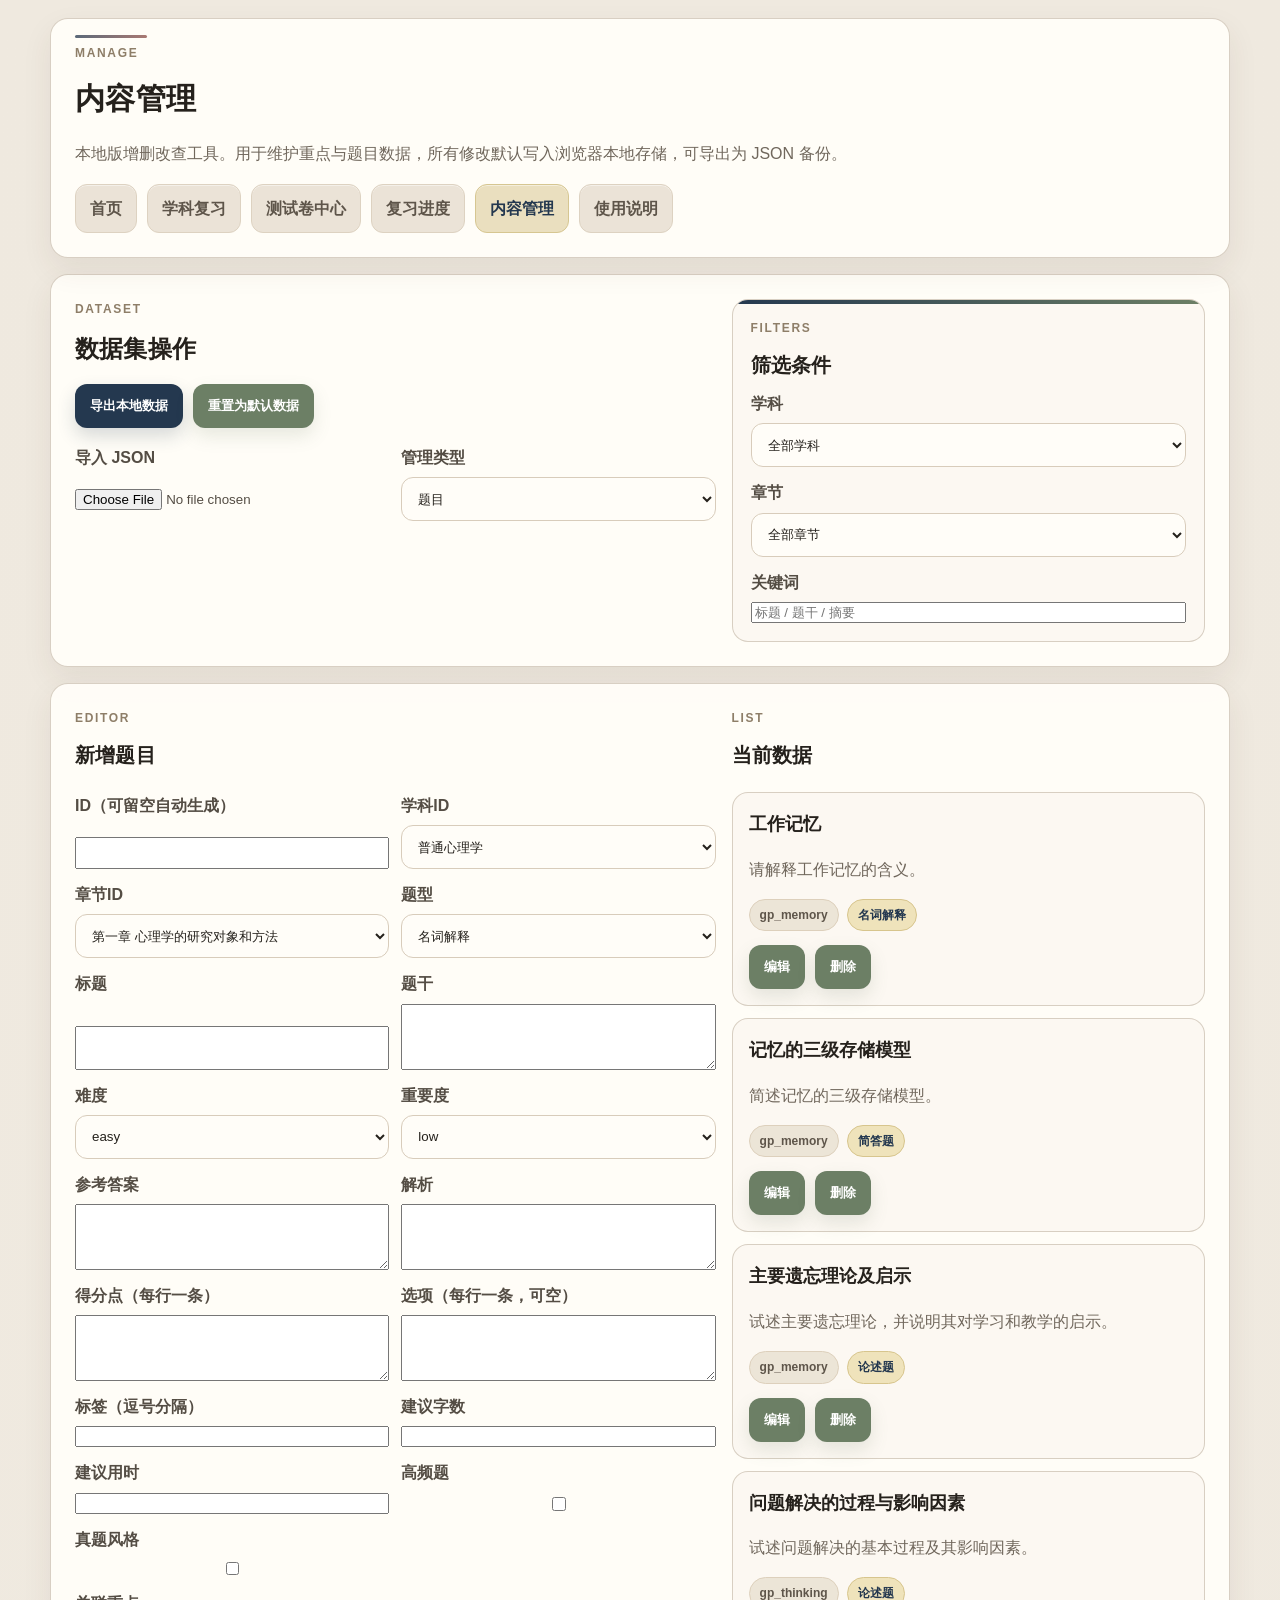
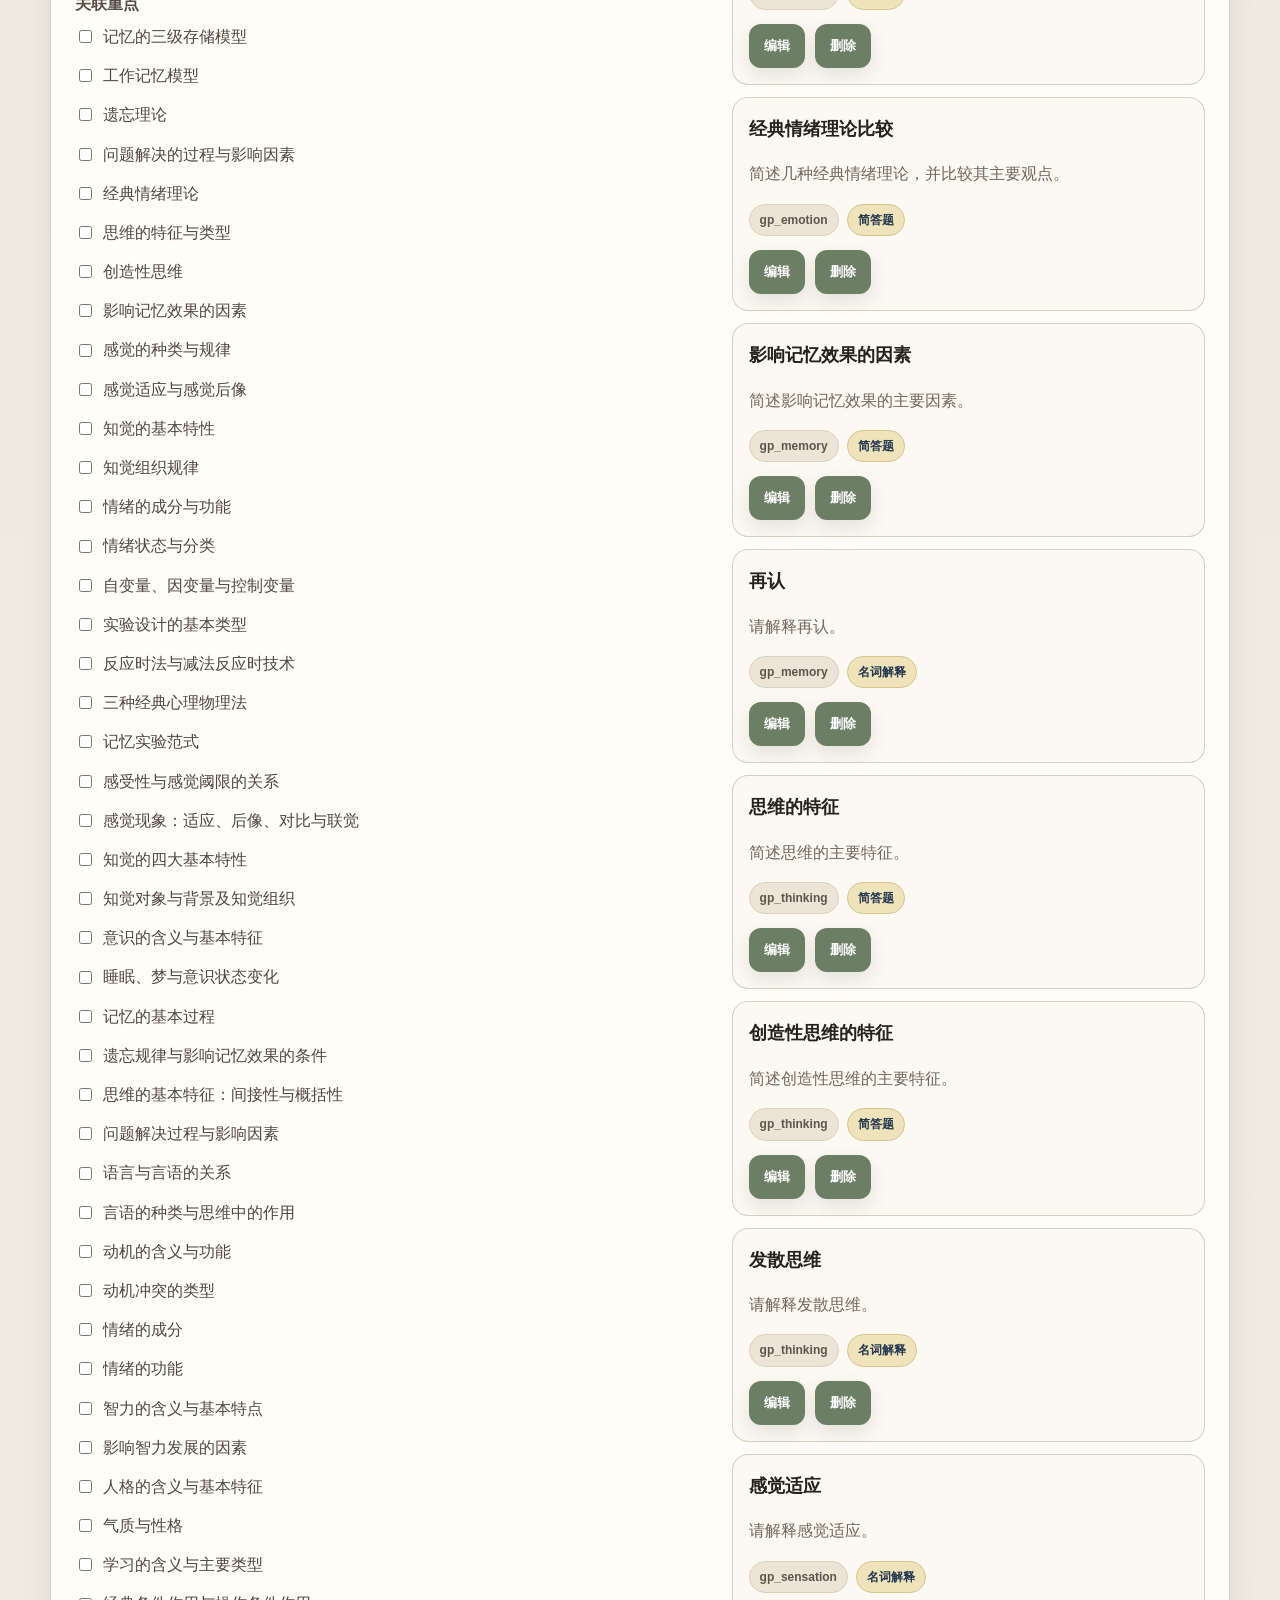
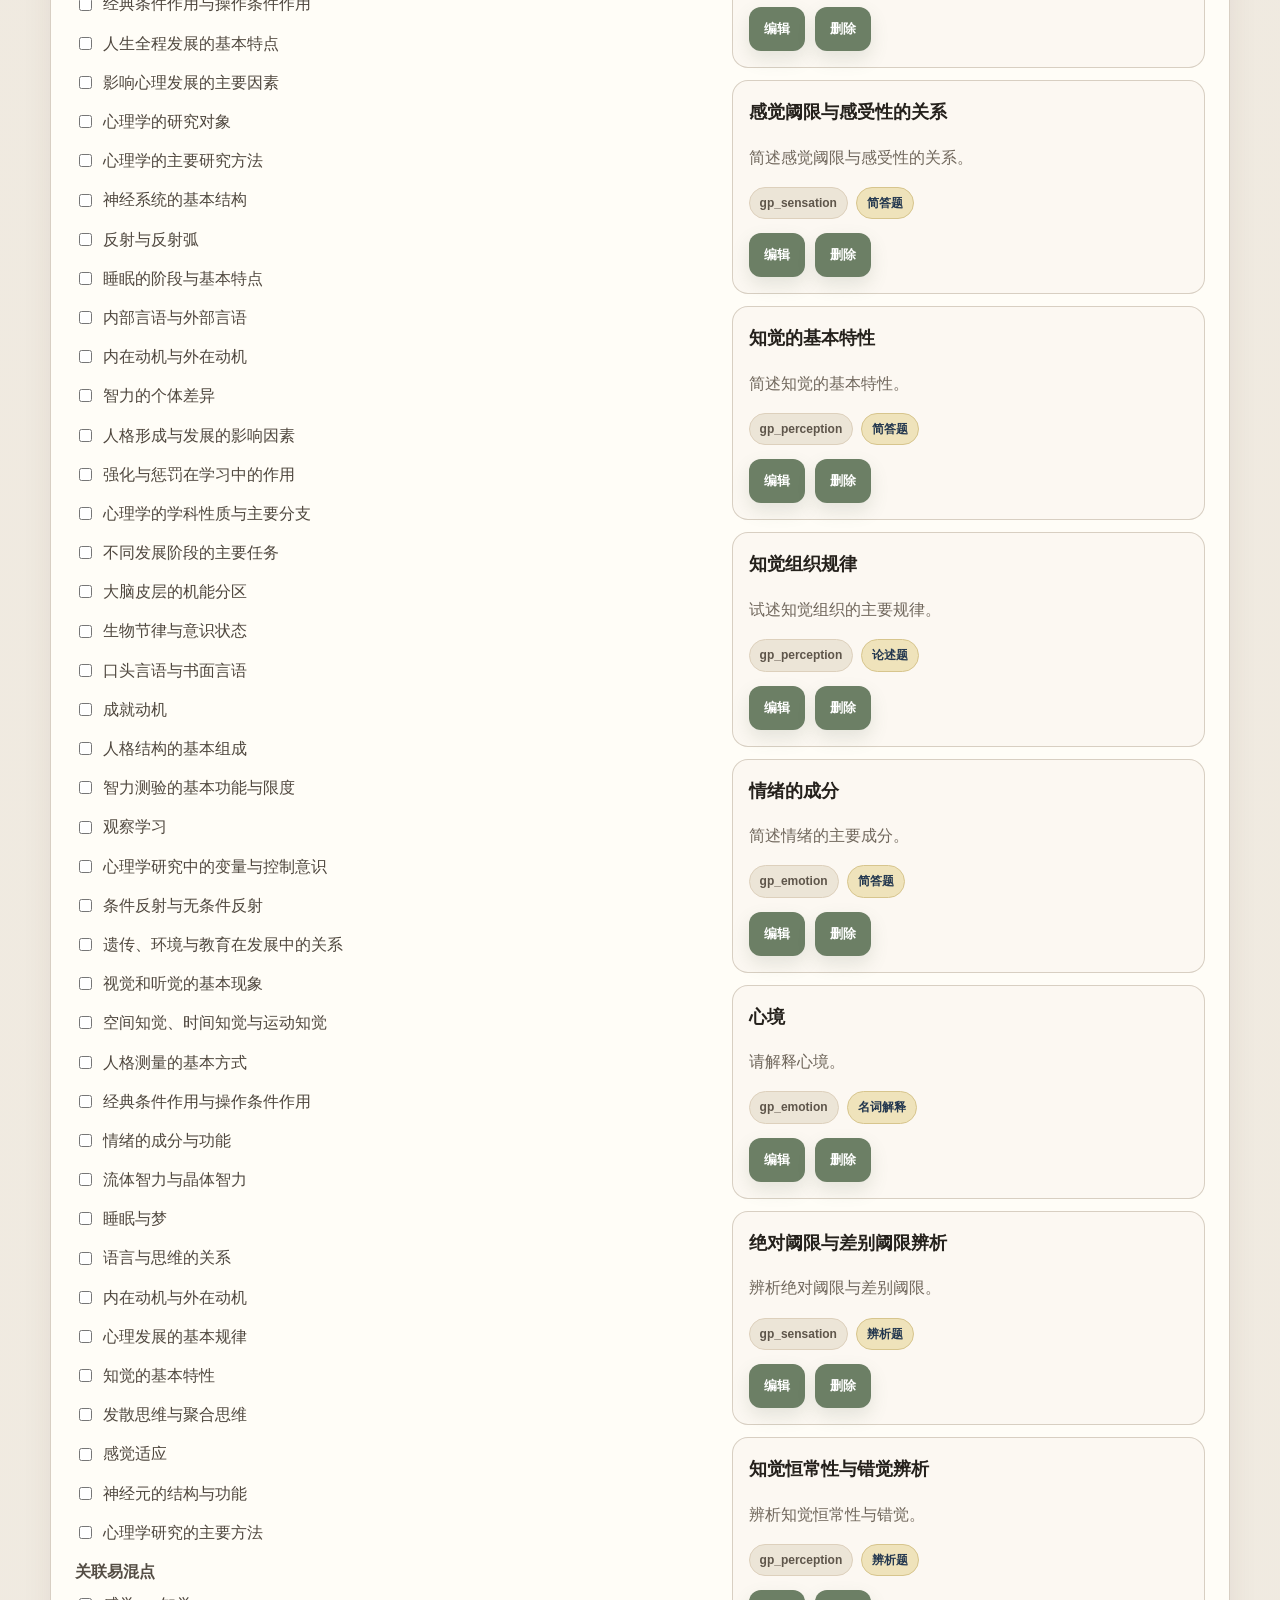
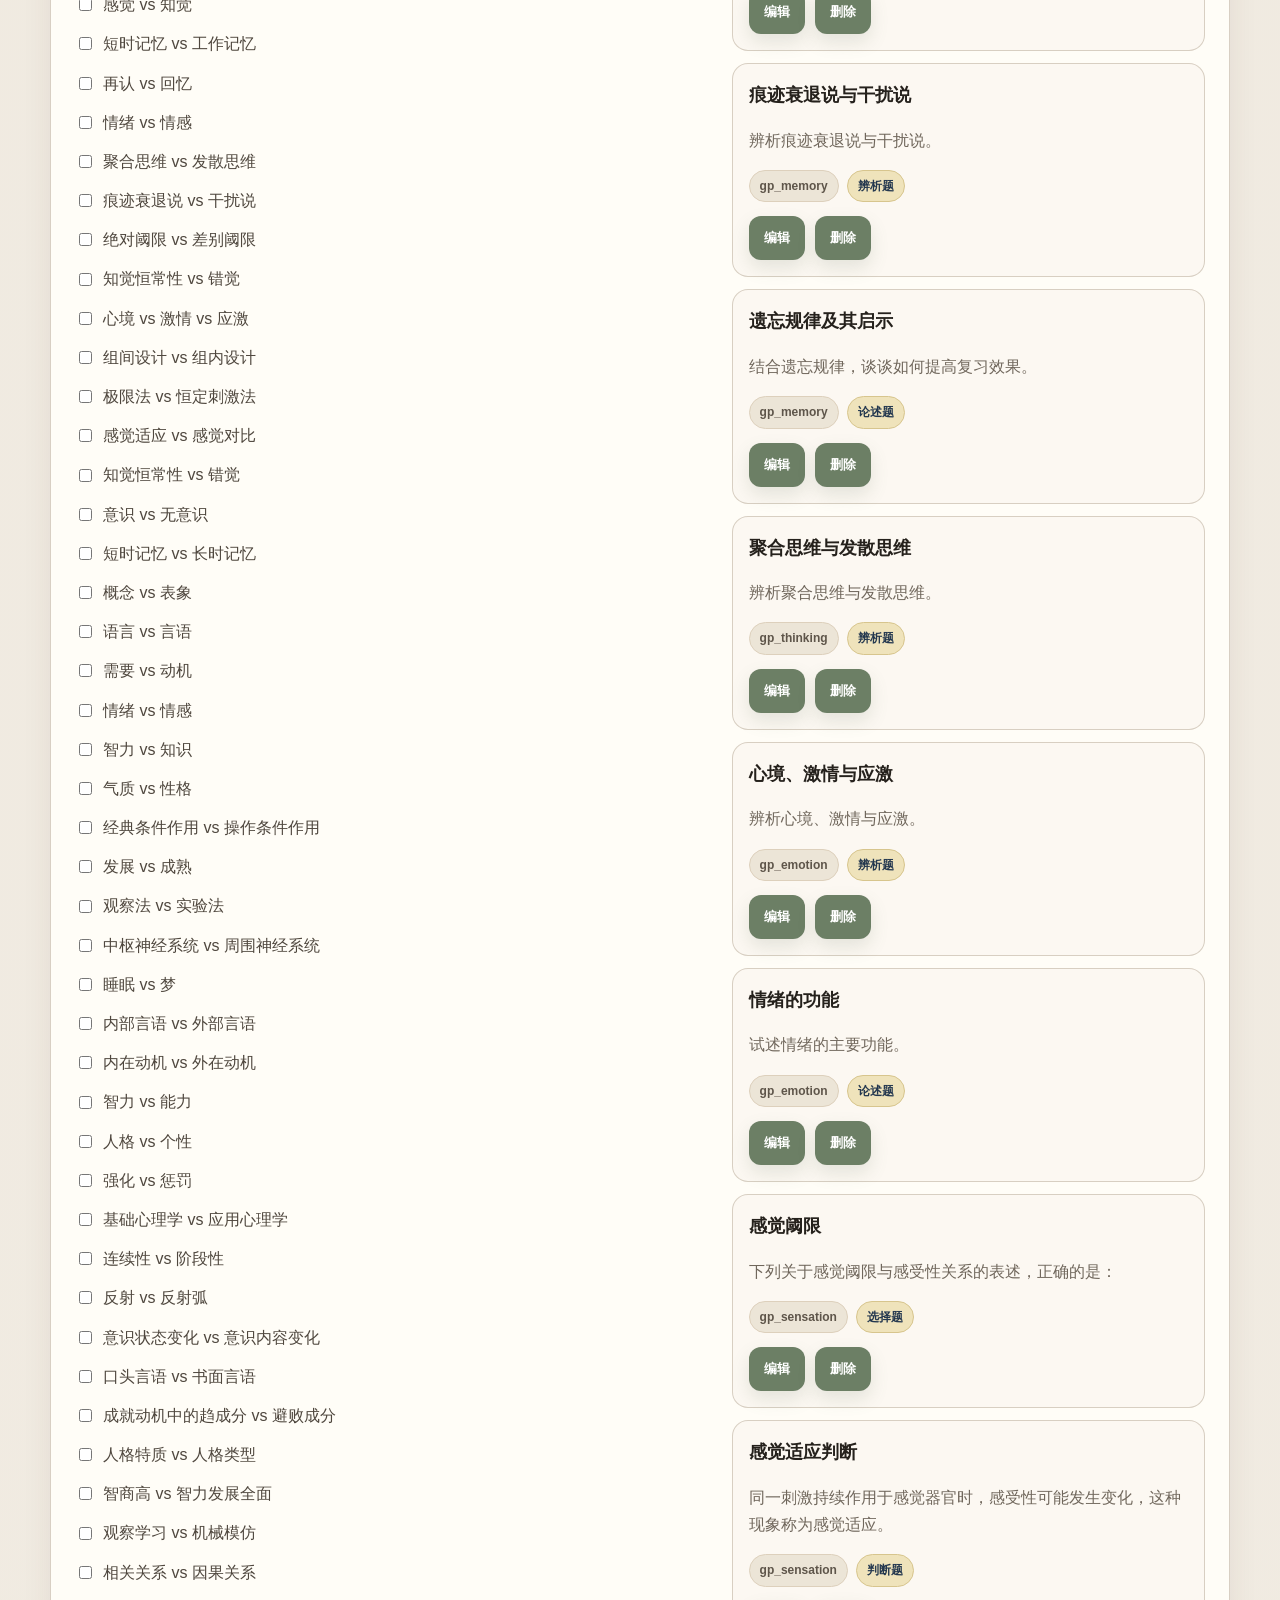
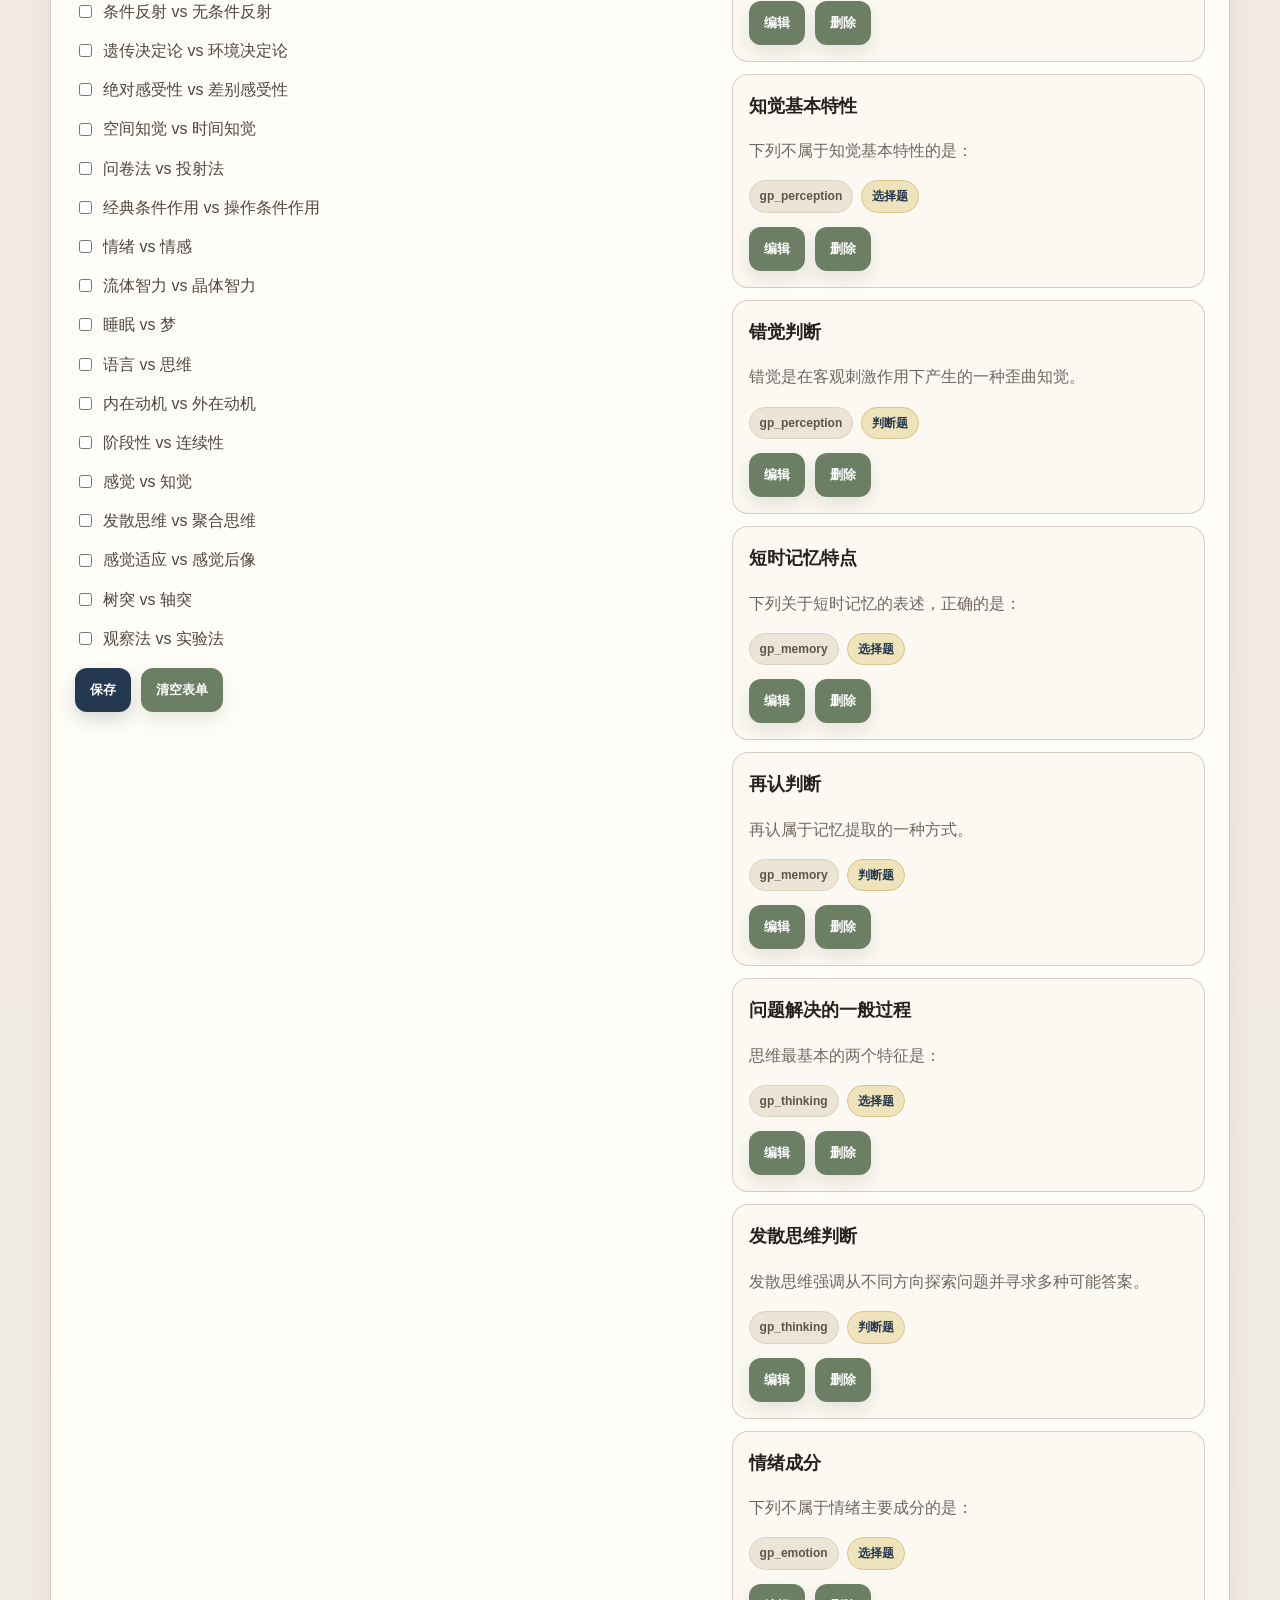
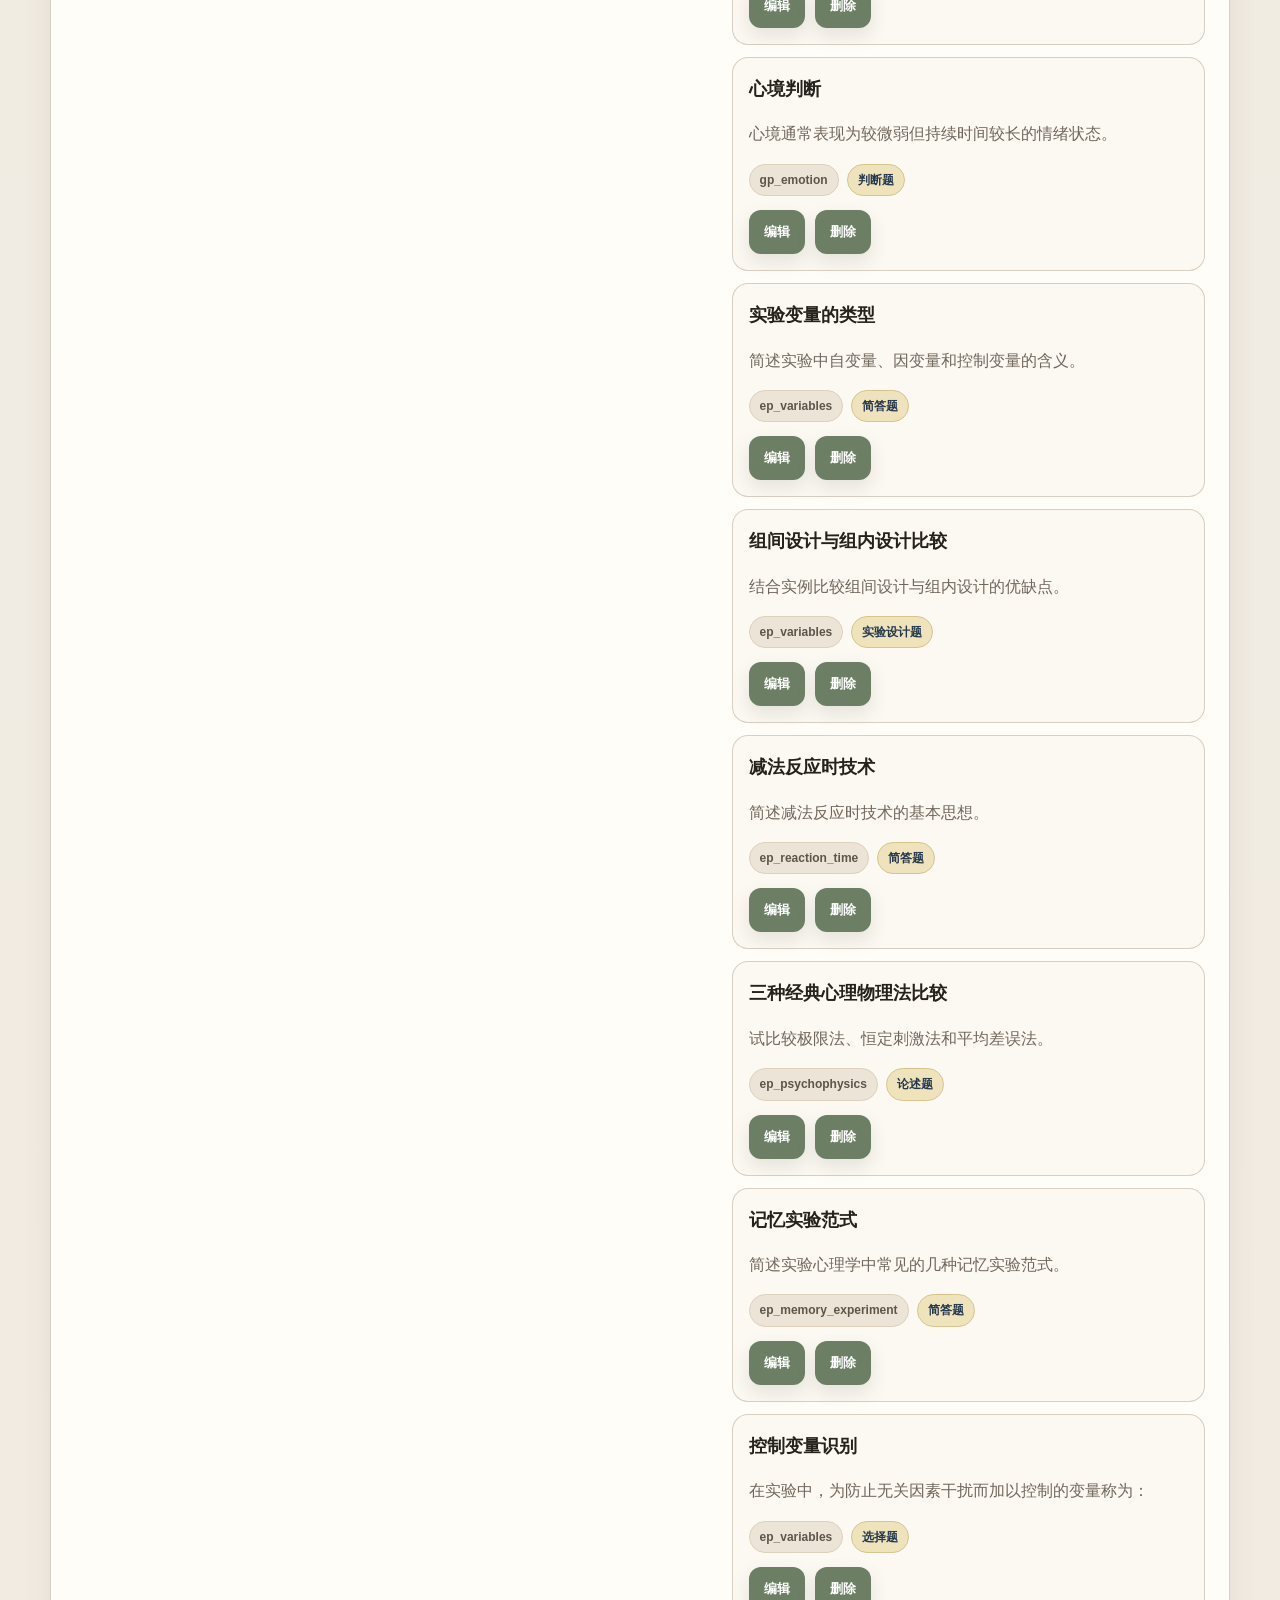
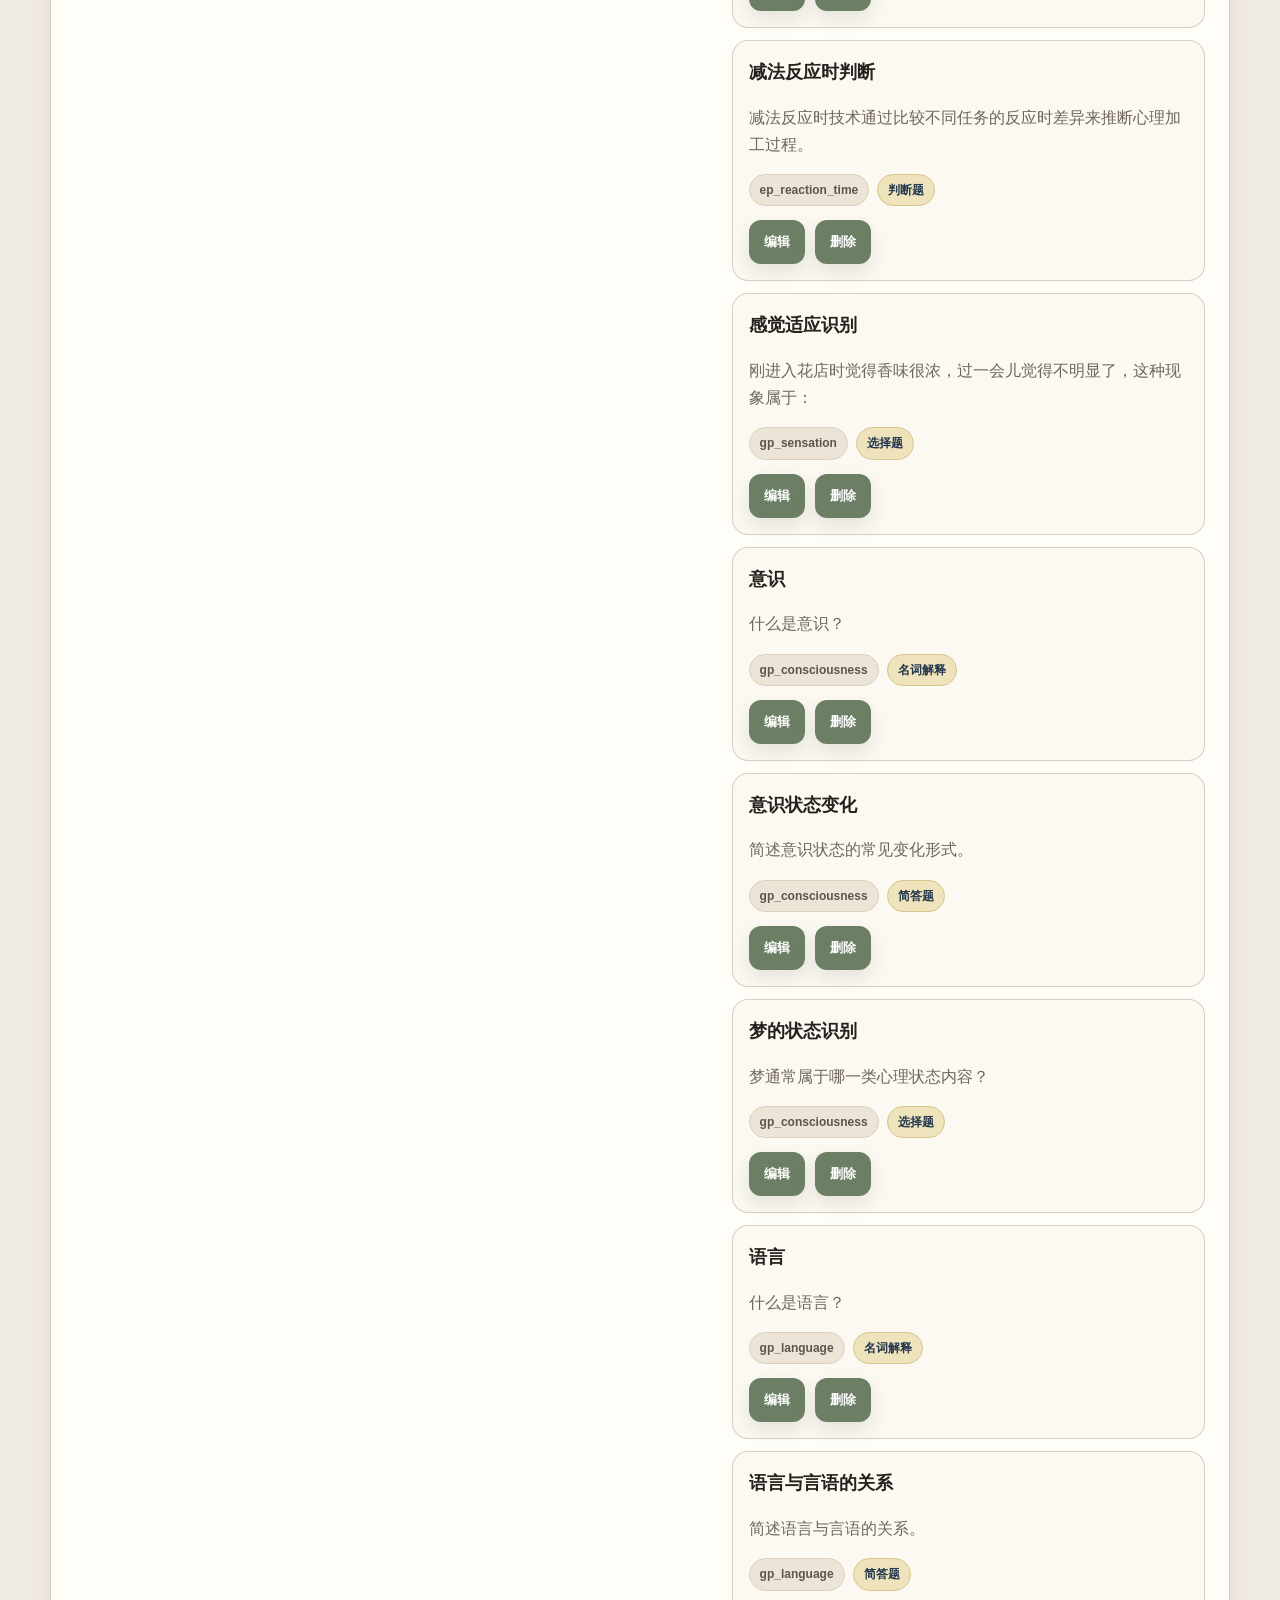
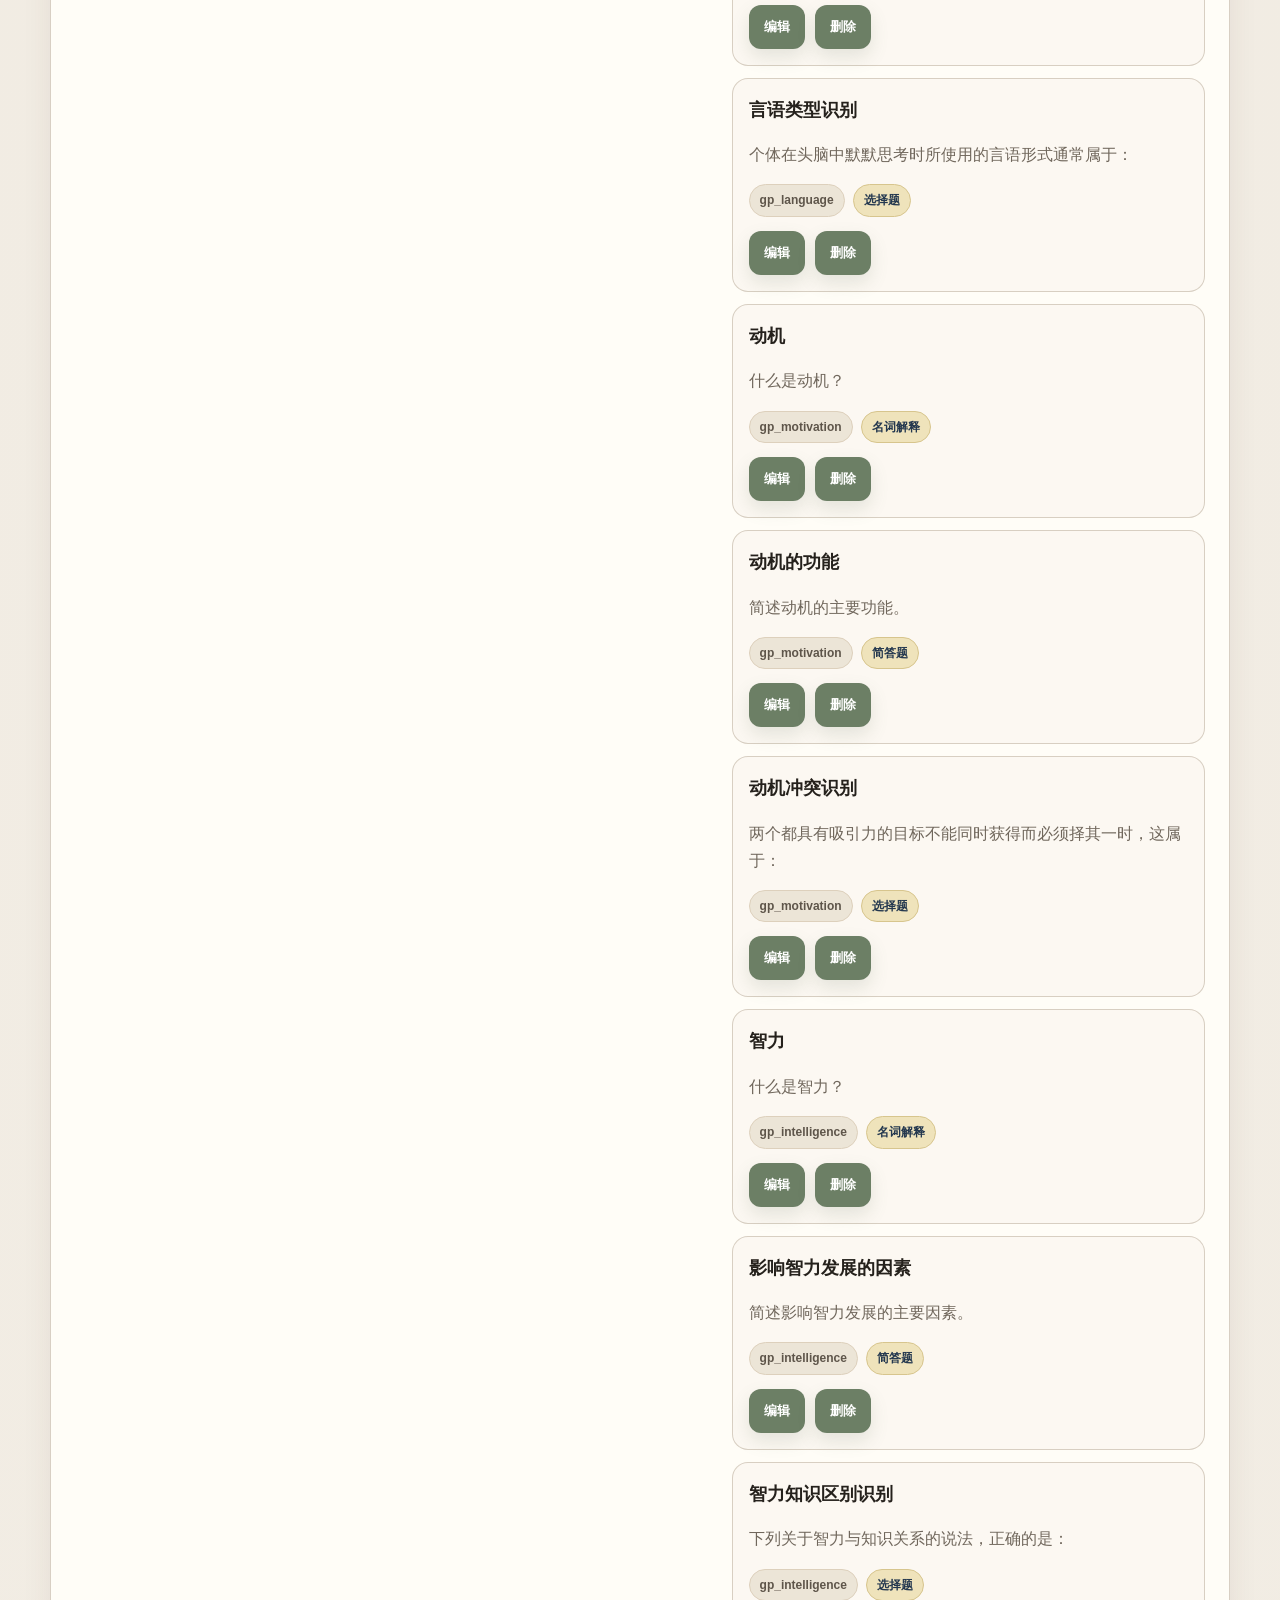
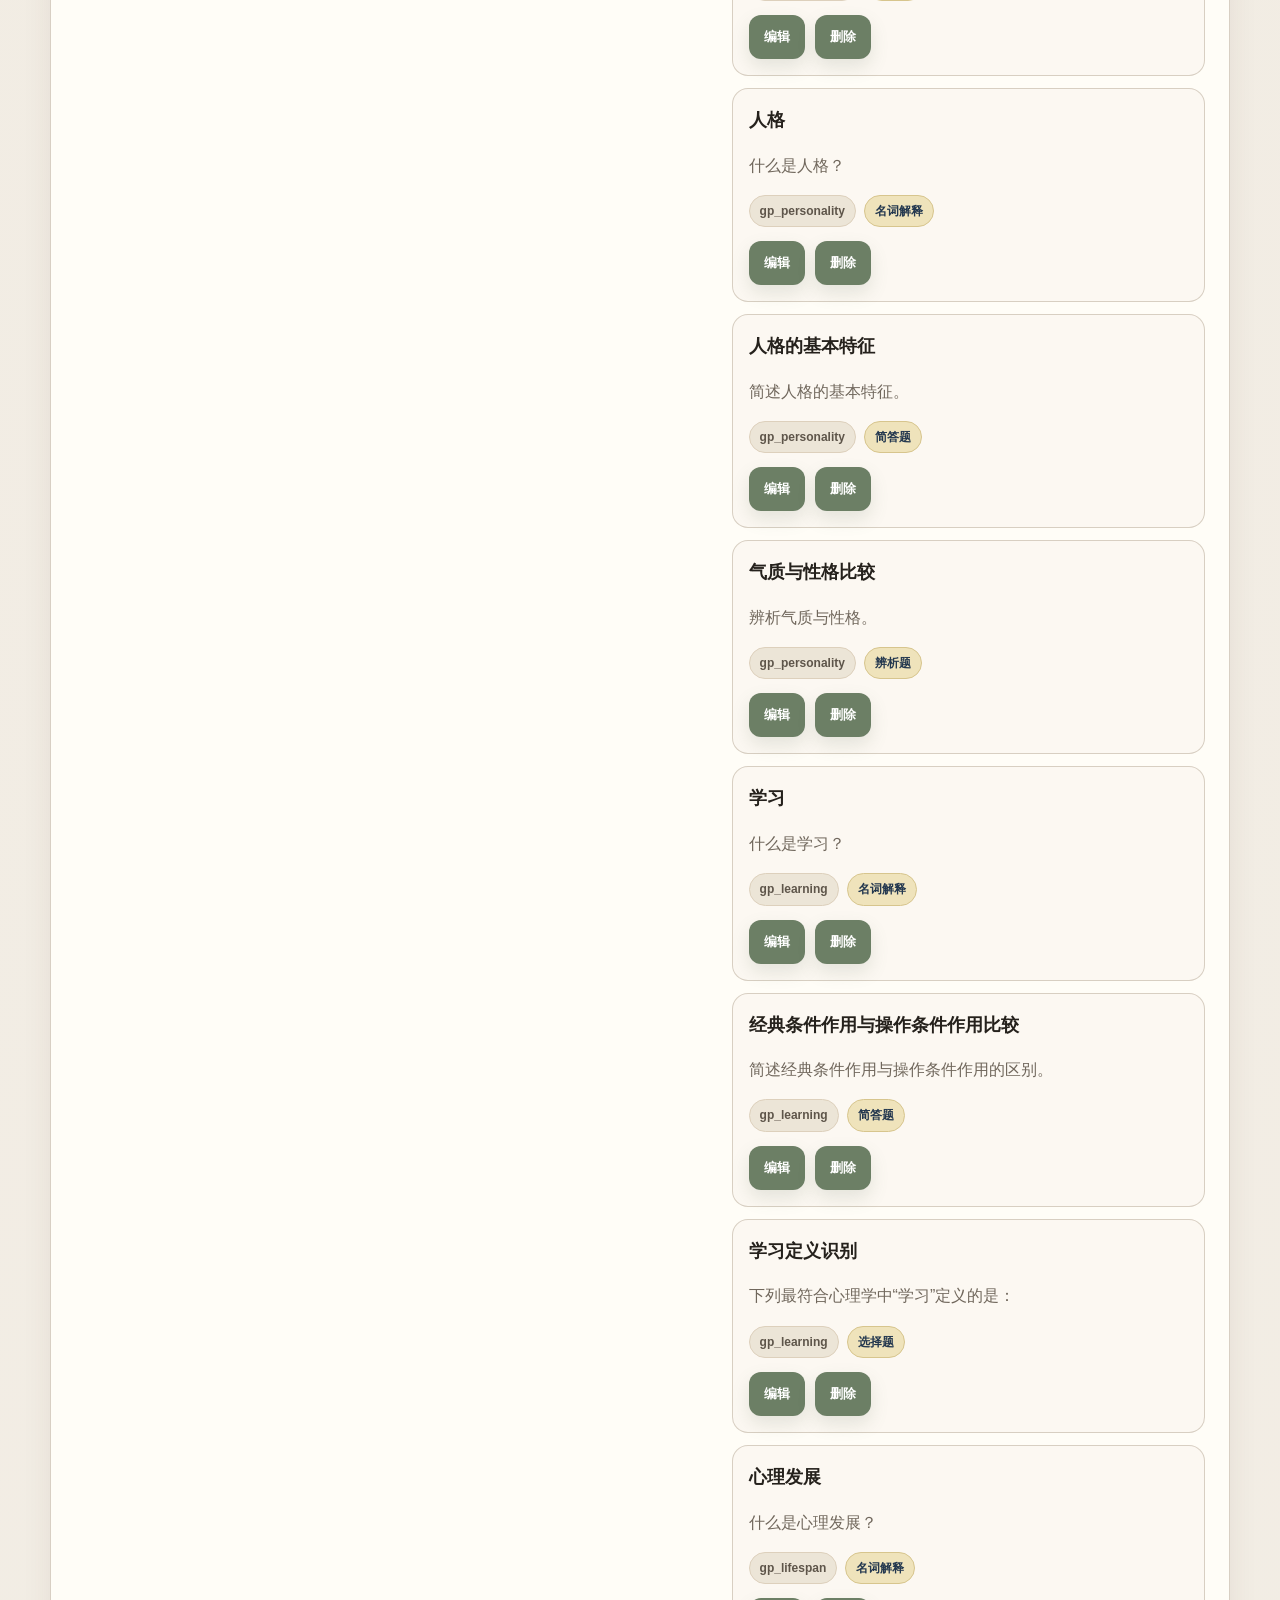
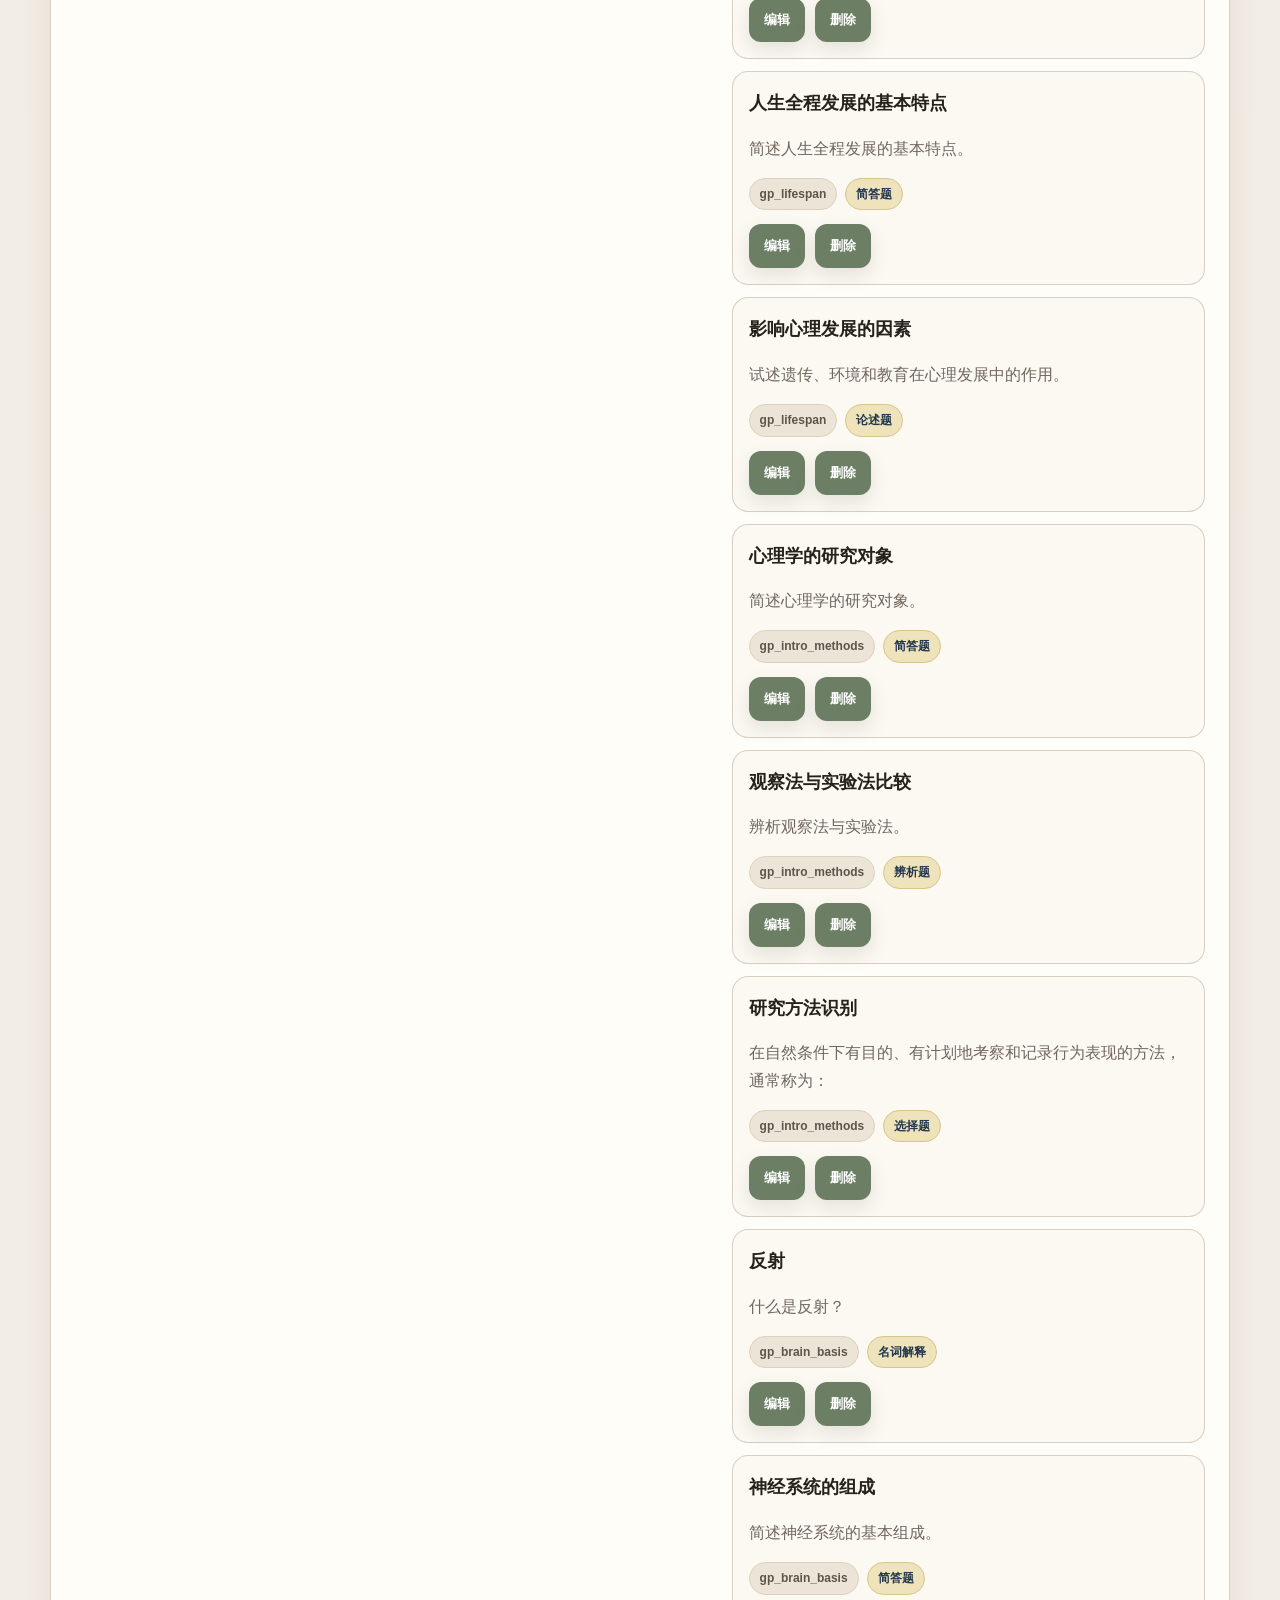
==== webapp/psy-manage.html @ 5b467150 "Add files via upload" ====
<!DOCTYPE html>
<html lang="zh-CN">
<head>
  <meta charset="UTF-8" />
  <meta name="viewport" content="width=device-width, initial-scale=1.0, viewport-fit=cover" />
  <title>内容管理 - 心理学考研复习系统</title>
  <link rel="icon" href="./favicon.svg" type="image/svg+xml" />
  <link rel="stylesheet" href="./psy.css" />
</head>
<body data-page="manage">
  <div class="shell">
    <header class="topbar card compact-topbar">
      <div>
        <div class="eyebrow">Manage</div>
        <h1>内容管理</h1>
        <p class="muted">本地版增删改查工具。用于维护重点与题目数据，所有修改默认写入浏览器本地存储，可导出为 JSON 备份。</p>
      </div>
      <nav class="nav">
        <a class="nav-link" href="./psy-index.html">首页</a>
        <a class="nav-link" href="./psy-subject.html?subject=general_psychology">学科复习</a>
        <a class="nav-link" href="./psy-papers.html">测试卷中心</a>
        <a class="nav-link" href="./psy-progress.html">复习进度</a>
        <a class="nav-link active" href="./psy-manage.html">内容管理</a>
        <a class="nav-link" href="./psy-readme.html">使用说明</a>
      </nav>
    </header>

    <section class="card two-col">
      <div>
        <div class="eyebrow">Dataset</div>
        <h2>数据集操作</h2>
        <div class="cta-row">
          <button class="cta primary" id="exportDataBtn">导出本地数据</button>
          <button class="cta secondary" id="resetManageDataBtn">重置为默认数据</button>
        </div>
        <div class="form-grid" style="margin-top:16px;">
          <label>
            <span>导入 JSON</span>
            <input type="file" id="importDataInput" accept="application/json" />
          </label>
          <label>
            <span>管理类型</span>
            <select id="manageType">
              <option value="questions">题目</option>
              <option value="focus">重点</option>
              <option value="confusion">易混点</option>
            </select>
          </label>
        </div>
      </div>
      <div class="panel">
        <div class="eyebrow">Filters</div>
        <h3>筛选条件</h3>
        <div class="form-grid">
          <label>
            <span>学科</span>
            <select id="manageSubject"></select>
          </label>
          <label>
            <span>章节</span>
            <select id="manageChapter"></select>
          </label>
          <label>
            <span>关键词</span>
            <input type="text" id="manageKeyword" placeholder="标题 / 题干 / 摘要" />
          </label>
        </div>
      </div>
    </section>

    <section class="card two-col">
      <div>
        <div class="section-head"><div><div class="eyebrow">Editor</div><h3 id="manageEditorTitle">新增题目</h3></div></div>
        <form class="form-grid" id="manageForm"></form>
        <div class="cta-row" style="margin-top:16px;">
          <button class="cta primary" id="saveManageBtn">保存</button>
          <button class="cta secondary" id="clearManageBtn">清空表单</button>
        </div>
      </div>
      <div>
        <div class="section-head"><div><div class="eyebrow">List</div><h3>当前数据</h3></div></div>
        <div class="stack" id="manageList"></div>
      </div>
    </section>
  </div>
  <script src="./psy-app.js"></script>
</body>
</html>
---- webapp/psy.css ----
:root {
  --bg: #f4f1eb;
  --paper: rgba(255, 253, 248, 0.96);
  --panel: #fcf8f2;
  --text: #25211c;
  --muted: #70675c;
  --line: rgba(214, 205, 192, 0.95);
  --primary: #24384f;
  --secondary: #6c7f65;
  --accent: #8c4d46;
  --shadow: 0 12px 30px rgba(73, 56, 40, 0.08);
  --radius: 18px;
}
* { box-sizing: border-box; }
body {
  margin: 0;
  font-family: -apple-system, BlinkMacSystemFont, "Segoe UI", Roboto, "PingFang SC", "Hiragino Sans GB", "Microsoft YaHei", sans-serif;
  background: linear-gradient(180deg, #efe9df 0%, #f6f2eb 100%);
  color: var(--text);
  line-height: 1.7;
  padding: 18px;
}
.shell { max-width: 1180px; margin: 0 auto; display: grid; gap: 16px; }
.card {
  background: var(--paper);
  border: 1px solid var(--line);
  border-radius: var(--radius);
  box-shadow: var(--shadow);
  padding: 24px;
}
.topbar, .hero { position: relative; overflow: hidden; }
.topbar::before, .hero::before {
  content: "";
  position: absolute;
  left: 24px;
  top: 18px;
  width: 72px;
  height: 3px;
  border-radius: 999px;
  background: linear-gradient(90deg, var(--primary) 0%, var(--accent) 100%);
  opacity: .75;
}
.compact-topbar::before { top: 16px; }
h1, h2, h3 { margin: 0 0 8px; color: var(--text); letter-spacing: 0.01em; }
h1 { font-size: 30px; }
h2 { font-size: 24px; }
h3 { font-size: 20px; }
.eyebrow {
  margin-bottom: 10px;
  color: #8e7e68;
  font-size: 12px;
  font-weight: 800;
  letter-spacing: .14em;
  text-transform: uppercase;
}
.muted, .body-text { color: var(--muted); }
.nav { display: flex; flex-wrap: wrap; gap: 10px; margin-top: 14px; }
.nav-link, .cta, .quick-link {
  display: inline-flex;
  align-items: center;
  justify-content: center;
  min-height: 44px;
  padding: 10px 14px;
  text-decoration: none;
  border-radius: 12px;
  font-weight: 700;
  transition: .18s ease;
}
.nav-link {
  background: #ebe3d7;
  color: #5e554a;
  border: 1px solid #ddd2c1;
  box-shadow: inset 0 1px 0 rgba(255,255,255,.45);
}
.nav-link.active {
  background: #eadfbf;
  color: var(--primary);
  border-color: #d6c691;
}
.hero {
  display: grid;
  grid-template-columns: 1.4fr .9fr;
  gap: 18px;
  background: linear-gradient(180deg, rgba(255,253,248,.98) 0%, rgba(245,238,226,.96) 100%);
  padding-top: 28px;
}
.hero-note {
  display: inline-block;
  padding: 6px 10px;
  border-radius: 999px;
  background: #efe3bb;
  color: var(--primary);
  font-size: 12px;
  font-weight: 800;
  letter-spacing: .08em;
}
.hero h2 { font-size: 32px; max-width: 14ch; margin-top: 12px; }
.cta-row { display: flex; flex-wrap: wrap; gap: 10px; margin-top: 14px; }
.cta { border: 1px solid transparent; cursor: pointer; }
.cta.primary { background: var(--primary); color: #fff; box-shadow: 0 8px 18px rgba(36,56,79,.18); }
.cta.secondary { background: var(--secondary); color: #fff; box-shadow: 0 8px 18px rgba(108,127,101,.16); }
.quick-link {
  justify-content: flex-start;
  background: var(--panel);
  color: #443d34;
  border: 1px solid var(--line);
}
.panel {
  background: var(--panel);
  border: 1px solid var(--line);
  border-radius: 16px;
  padding: 18px;
  position: relative;
  overflow: hidden;
}
.panel::before {
  content: "";
  position: absolute;
  left: 0;
  top: 0;
  width: 100%;
  height: 4px;
  background: linear-gradient(90deg, var(--primary) 0%, var(--secondary) 100%);
}
.stats-grid, .grid, .form-grid {
  display: grid;
  gap: 12px;
}
.stats-grid { grid-template-columns: repeat(auto-fit, minmax(150px, 1fr)); }
.grid { grid-template-columns: repeat(auto-fit, minmax(240px, 1fr)); }
.form-grid { grid-template-columns: repeat(auto-fit, minmax(220px, 1fr)); }
.two-col { display: grid; grid-template-columns: 1.15fr .85fr; gap: 16px; }
.dashboard-grid { display: grid; grid-template-columns: 1.1fr .9fr; gap: 16px; }
.stat, .subject-card, .chapter-item, .note-card, .question-card, .dashboard-card {
  background: var(--panel);
  border: 1px solid var(--line);
  border-radius: 16px;
  padding: 16px;
}
.subject-card h4, .chapter-item h4, .note-card h4, .question-card h4, .dashboard-card h4 { margin: 0 0 8px; font-size: 18px; }
.meta-row, .tag-row { display: flex; flex-wrap: wrap; gap: 8px; margin-top: 10px; }
.pill {
  display: inline-flex;
  align-items: center;
  padding: 5px 10px;
  border-radius: 999px;
  background: #ece5d7;
  color: #5e554a;
  font-size: 12px;
  font-weight: 700;
  border: 1px solid #ddd0bc;
}
.pill.strong { background: #efe3bb; color: var(--primary); border-color: #d7c58d; }
.stack { display: grid; gap: 12px; }
.section-head { display: flex; justify-content: space-between; align-items: end; margin-bottom: 12px; }
.chapter-list { display: grid; gap: 12px; }
.chapter-item { display: grid; gap: 10px; }
.chapter-item-head { display: flex; gap: 12px; justify-content: space-between; align-items: start; }
.chapter-order {
  min-width: 42px;
  height: 42px;
  display: inline-flex;
  align-items: center;
  justify-content: center;
  border-radius: 12px;
  background: #efe3bb;
  color: var(--primary);
  font-weight: 800;
}
label { display: grid; gap: 6px; color: #544d44; font-weight: 600; }
.paper-preview {
  background: linear-gradient(180deg, rgba(255,253,248,.98) 0%, rgba(245,238,226,.94) 100%);
  border: 1px solid var(--line);
  border-radius: 18px;
  padding: 20px;
  position: relative;
  overflow: hidden;
}
.paper-preview::before {
  content: "SIMULATION PAPER";
  position: absolute;
  right: 20px;
  top: 16px;
  color: #9c8d78;
  font-size: 12px;
  letter-spacing: .16em;
  font-weight: 800;
}
.paper-head {
  display: grid;
  gap: 8px;
  padding-bottom: 14px;
  border-bottom: 1px dashed #d5cab8;
  margin-bottom: 14px;
}
.paper-meta {
  display: flex;
  flex-wrap: wrap;
  gap: 8px;
}
.paper-section {
  display: grid;
  gap: 10px;
  margin-top: 16px;
}
.paper-section-title {
  font-size: 13px;
  font-weight: 800;
  letter-spacing: .08em;
  color: #6c6257;
  text-transform: uppercase;
}
.dashboard-card {
  background: var(--panel);
  border: 1px solid var(--line);
  border-radius: 16px;
  padding: 18px;
}
.progress-list {
  display: grid;
  gap: 10px;
}
.progress-row {
  display: flex;
  justify-content: space-between;
  gap: 12px;
  align-items: center;
  padding: 12px 14px;
  border-radius: 14px;
  background: #fbf7f1;
  border: 1px solid #e3d9ca;
}
.progress-main { display: grid; gap: 4px; }
select {
  min-height: 44px;
  border-radius: 12px;
  border: 1px solid #d8ccbb;
  background: #fffdf8;
  padding: 10px 12px;
  color: var(--text);
}
.bullet-list { margin: 0; padding-left: 18px; color: var(--muted); }
.empty { color: var(--muted); padding: 16px; border: 1px dashed #d7ccbc; border-radius: 14px; background: #fbf7f1; }

.question-card {
  display: grid;
  gap: 12px;
  background: linear-gradient(180deg, rgba(252,248,242,.96) 0%, rgba(247,241,232,.9) 100%);
}
.question-card p {
  margin: 0;
}
.question-card details {
  border-top: 1px dashed #d7ccbc;
  padding-top: 10px;
}
.question-card summary {
  cursor: pointer;
  font-weight: 800;
  color: #4b4236;
}
.question-card .cta-row {
  margin-top: 0;
}
.question-card .bullet-list {
  margin-top: 0;
}
.relation-block {
  display: grid;
  gap: 8px;
  padding: 12px 14px;
  border-radius: 14px;
  border: 1px solid #e0d4c5;
  background: rgba(255,253,248,.78);
}
.relation-group {
  display: grid;
  gap: 6px;
}
.relation-title {
  font-size: 12px;
  font-weight: 800;
  letter-spacing: .08em;
  text-transform: uppercase;
  color: #8a7a63;
}
.answer-block {
  display: grid;
  gap: 10px;
}
.answer-text {
  color: #4e463c;
  line-height: 1.85;
}
.answer-analysis {
  padding: 10px 12px;
  border-radius: 12px;
  background: #f6efe3;
  border: 1px solid #e1d5c5;
}
.wrong-card {
  display: grid;
  gap: 10px;
  background: linear-gradient(180deg, rgba(252,248,242,.98) 0%, rgba(245,236,226,.94) 100%);
}
.wrong-card .cta-row {
  margin-top: 2px;
}
.wrong-card .quick-link {
  min-height: 40px;
}
.checkbox-row {
  display: flex;
  align-items: center;
  gap: 8px;
  font-weight: 500;
  color: #4f473e;
}
@media (max-width: 860px) {
  .hero, .two-col, .dashboard-grid { grid-template-columns: 1fr; }
}
@media (max-width: 720px) {
  body { padding: 12px; }
  .card { padding: 18px; }
  .topbar::before, .hero::before { left: 18px; top: 14px; width: 56px; }
  h1 { font-size: 26px; }
  .hero h2 { font-size: 28px; max-width: none; }
  .cta-row, .nav { flex-direction: column; }
  .cta, .nav-link { width: 100%; }
}


.part-group {
  display: grid;
  gap: 12px;
  padding: 18px;
  background: linear-gradient(180deg, rgba(252,248,242,.98) 0%, rgba(246,240,230,.9) 100%);
  border: 1px solid var(--line);
  border-radius: 18px;
}
.part-group + .part-group {
  margin-top: 14px;
}
.part-group-head {
  display: flex;
  justify-content: space-between;
  gap: 16px;
  align-items: start;
  padding-bottom: 10px;
  border-bottom: 1px dashed #d8ccbb;
}
.part-group-head h4 {
  margin: 0 0 6px;
  font-size: 18px;
}
.part-chapter-list {
  gap: 10px;
}


.chapter-breadcrumb {
  display: flex;
  flex-wrap: wrap;
  gap: 8px;
  align-items: center;
  margin-top: 10px;
}
.breadcrumb-item {
  display: inline-flex;
  align-items: center;
  padding: 4px 10px;
  border-radius: 999px;
  background: #f3ecdf;
  border: 1px solid #ddd0bc;
  color: #6a5e4c;
  font-size: 12px;
  font-weight: 700;
}
.breadcrumb-item.strong {
  background: #efe3bb;
  color: var(--primary);
  border-color: #d7c58d;
}
.breadcrumb-sep {
  color: #8a7e70;
  font-weight: 700;
}
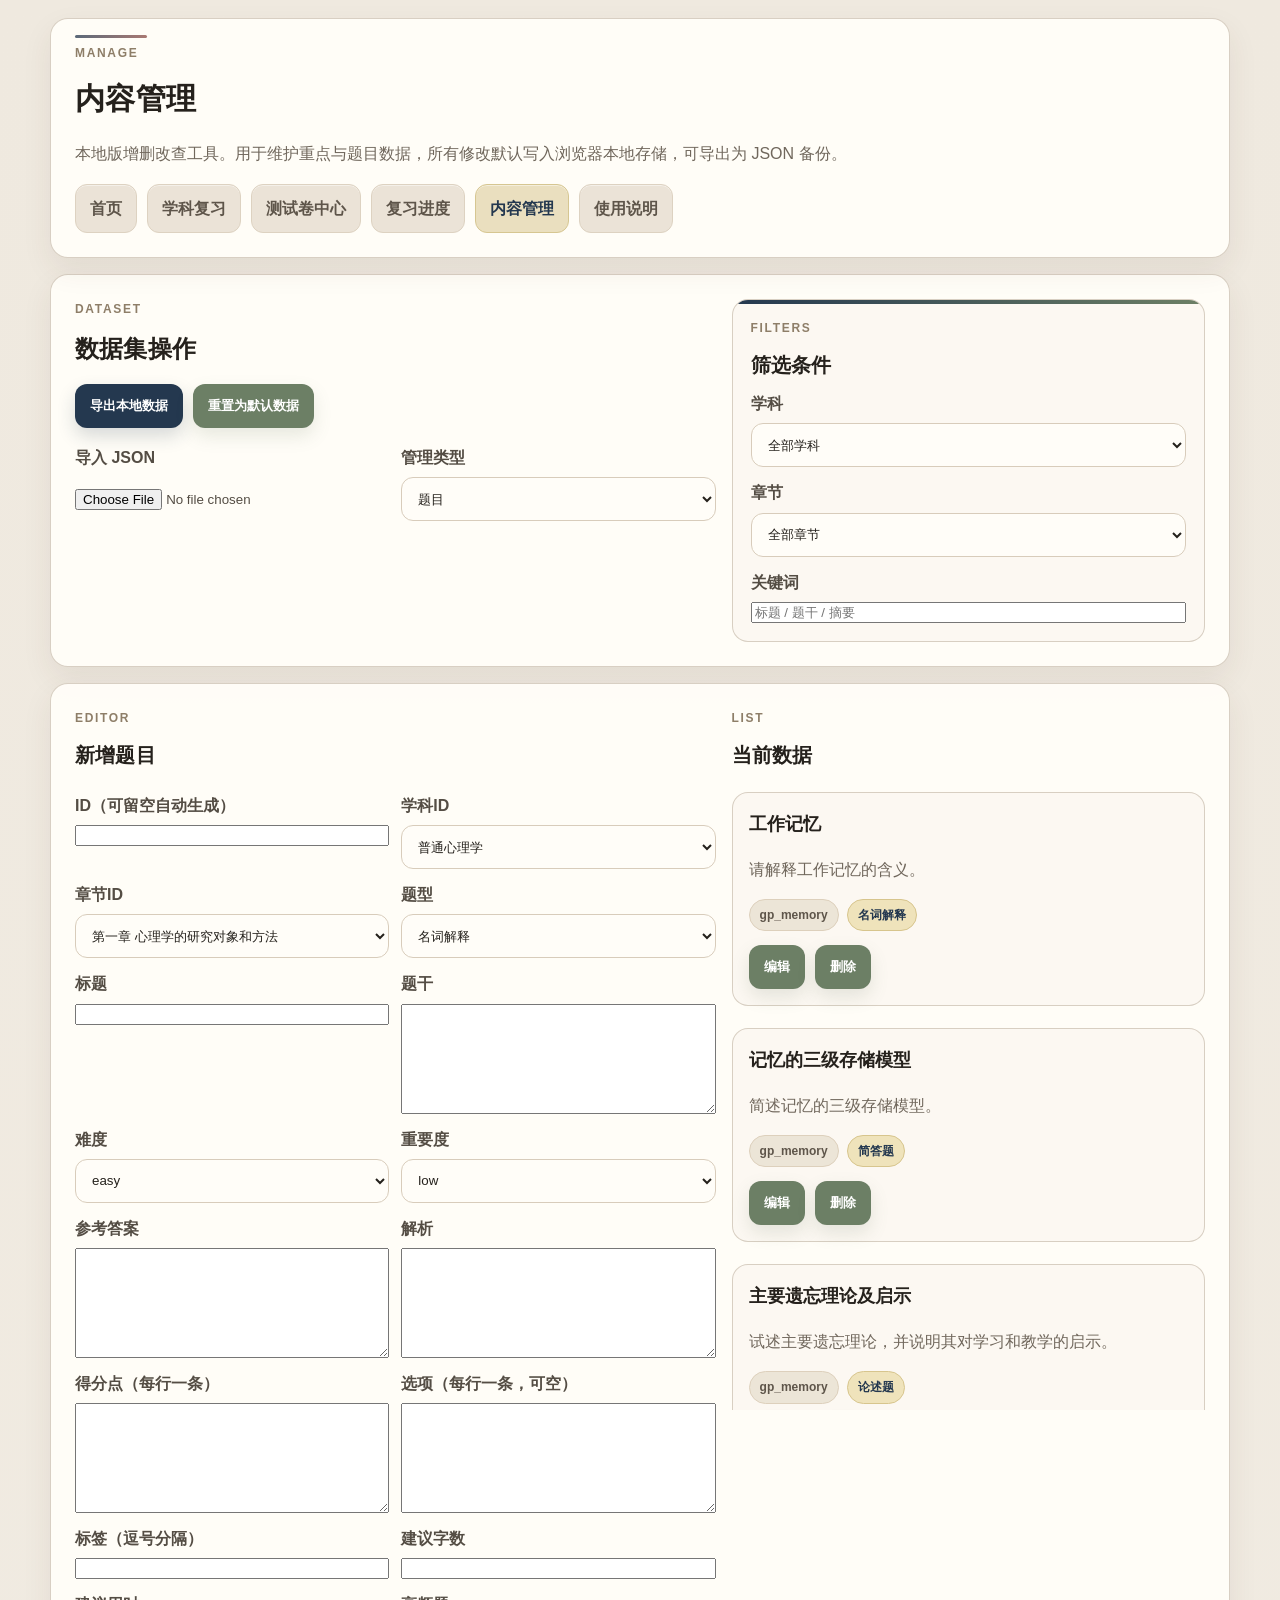
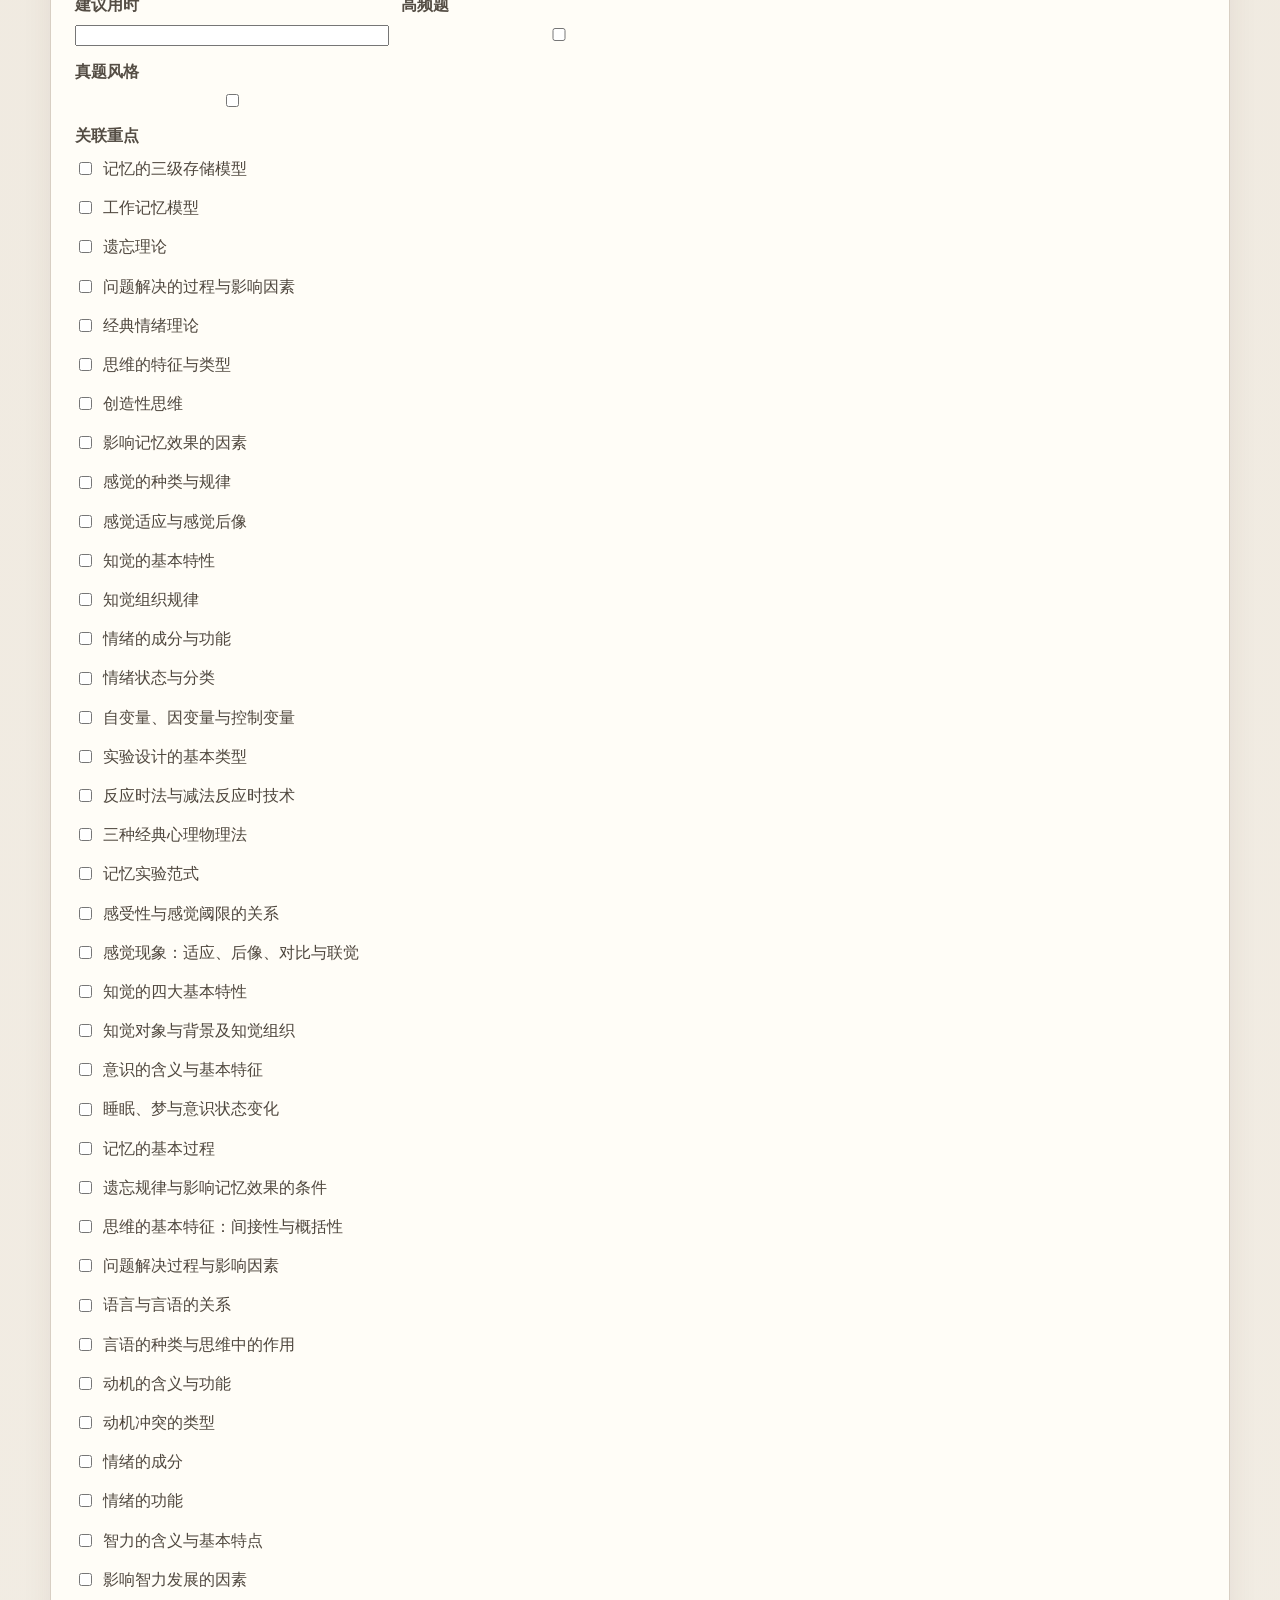
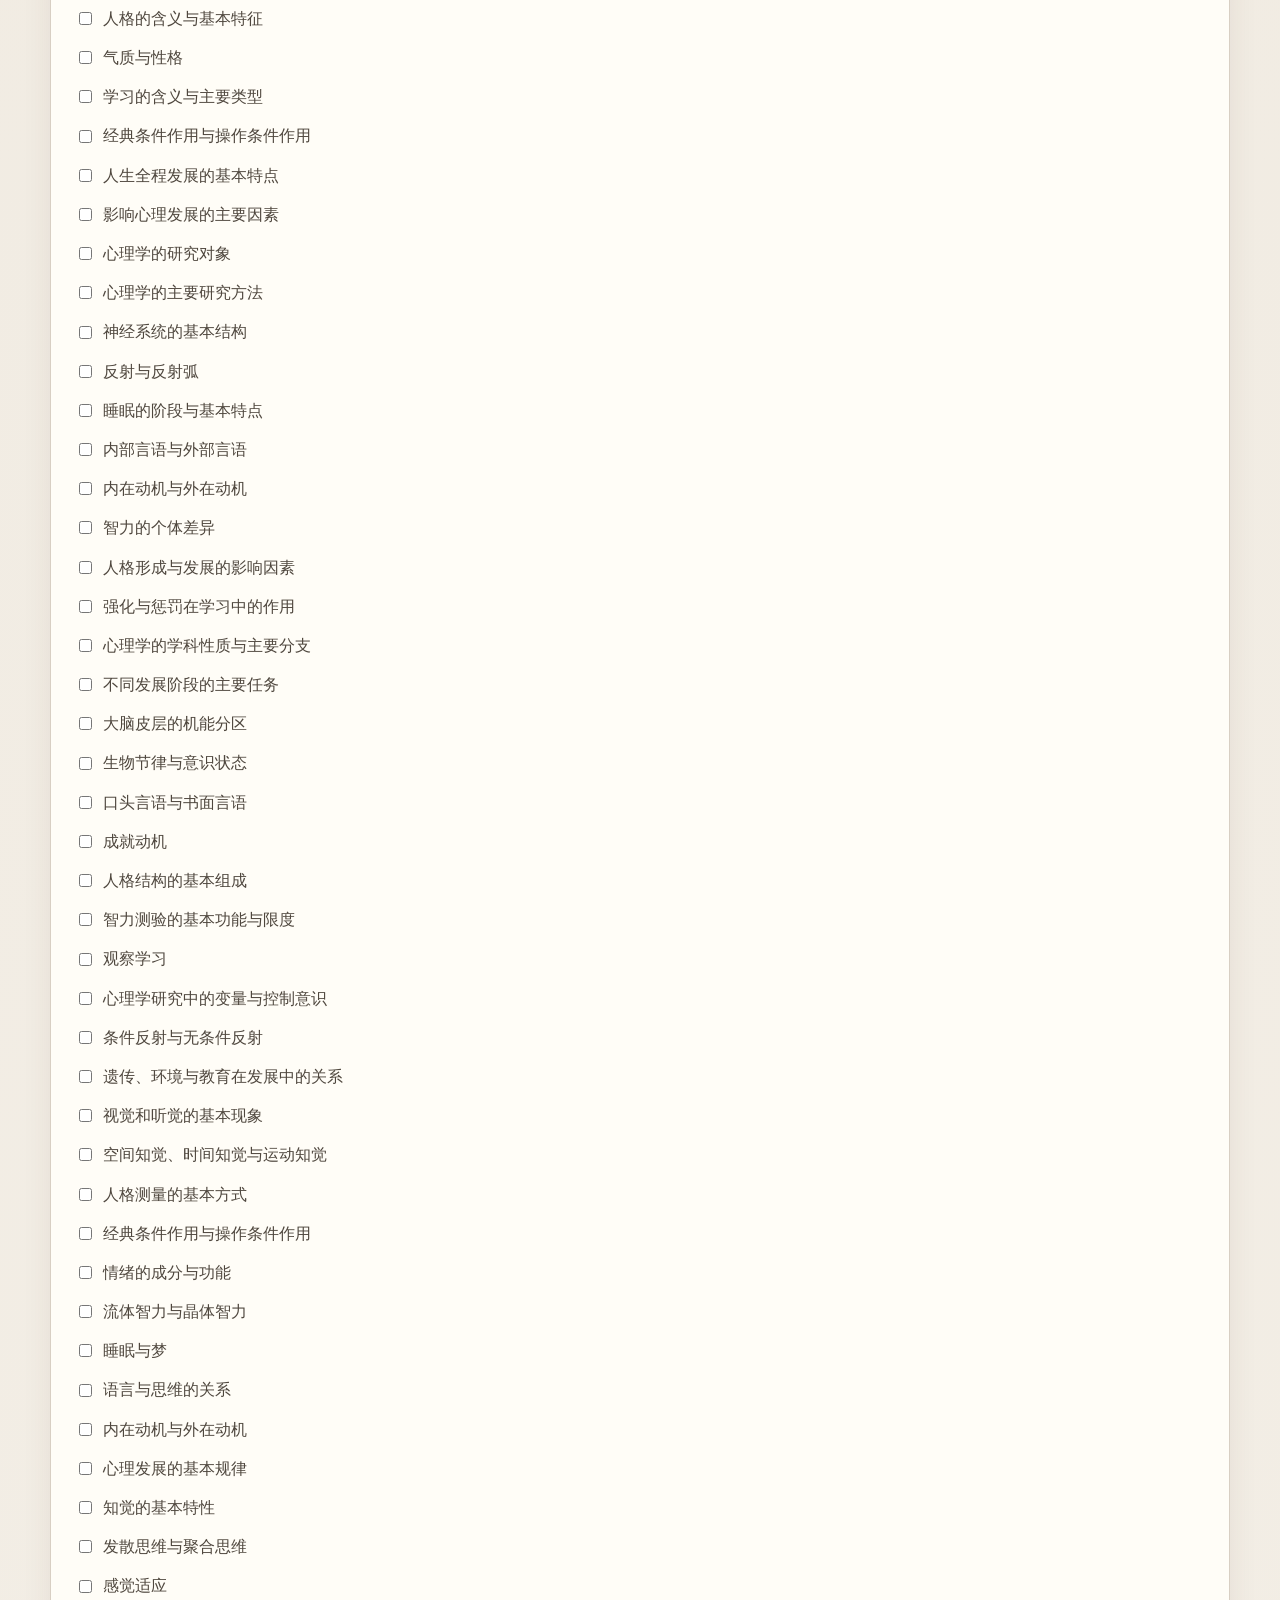
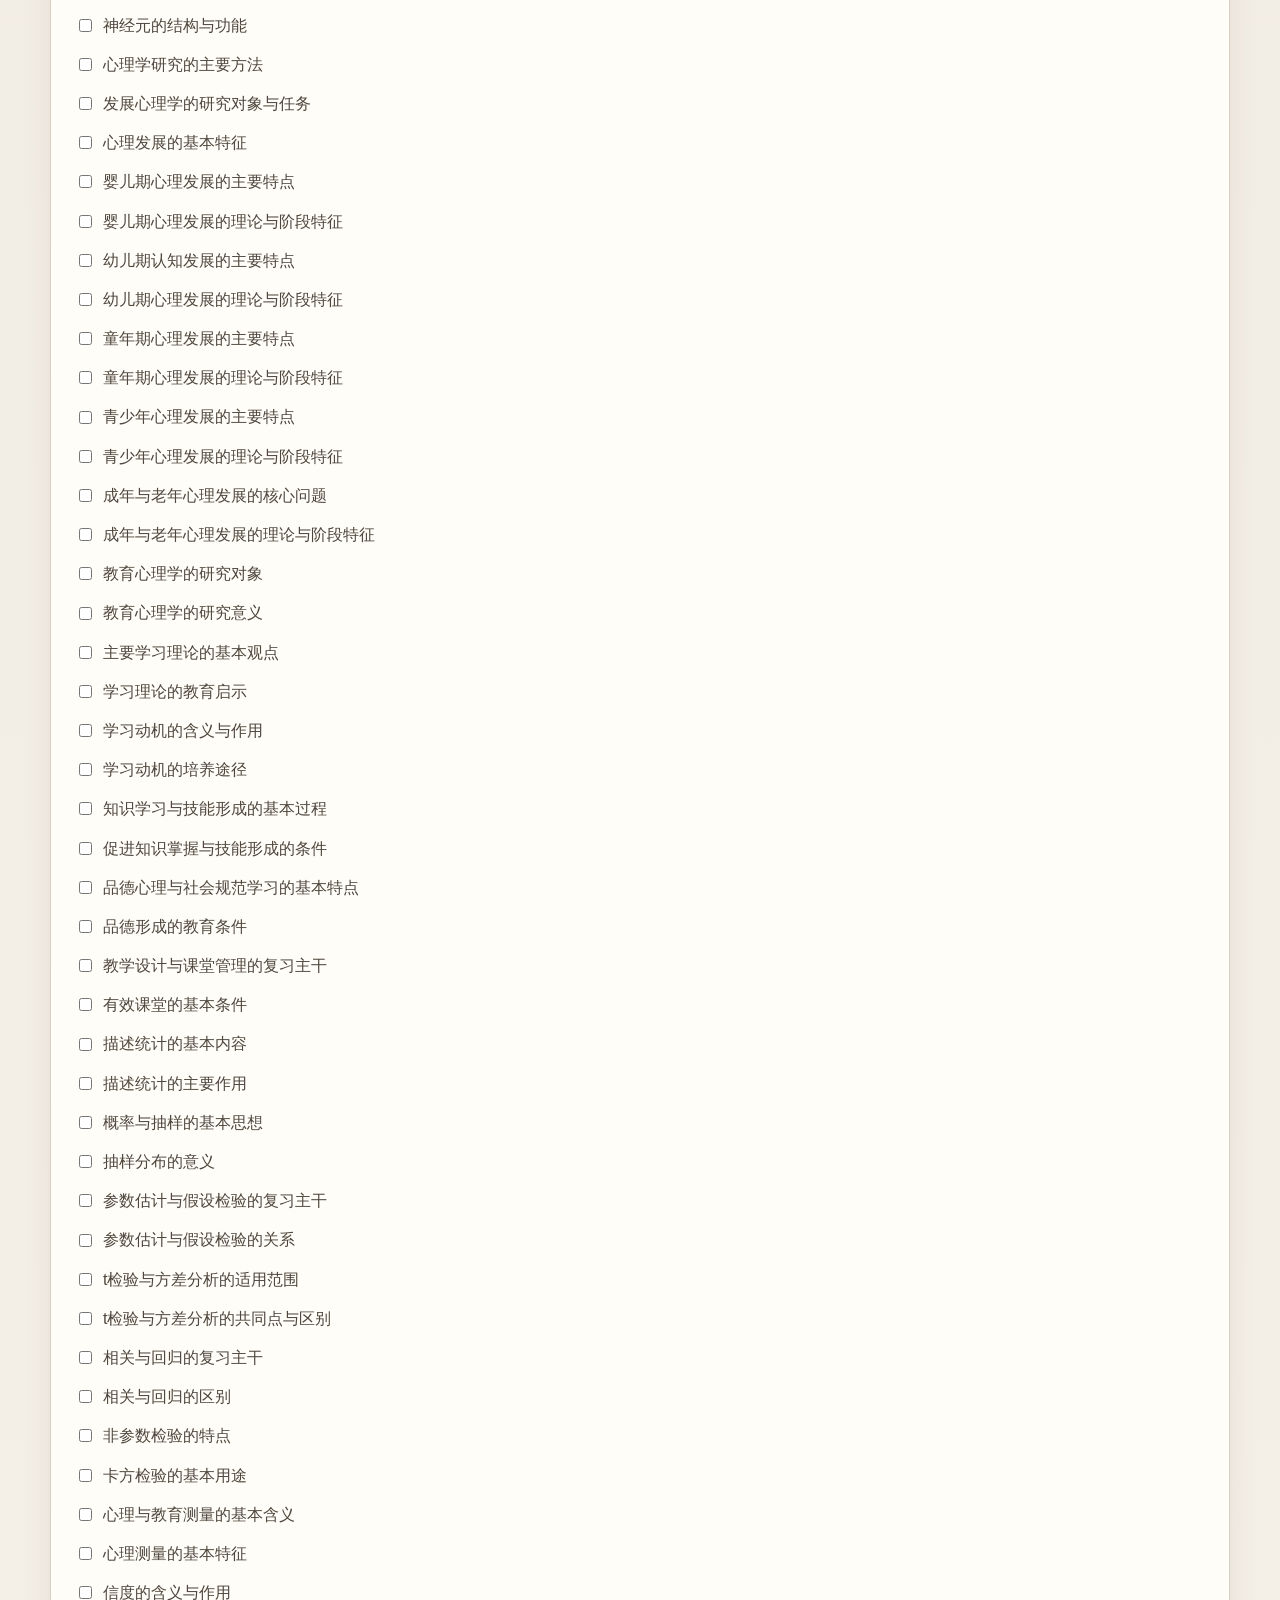
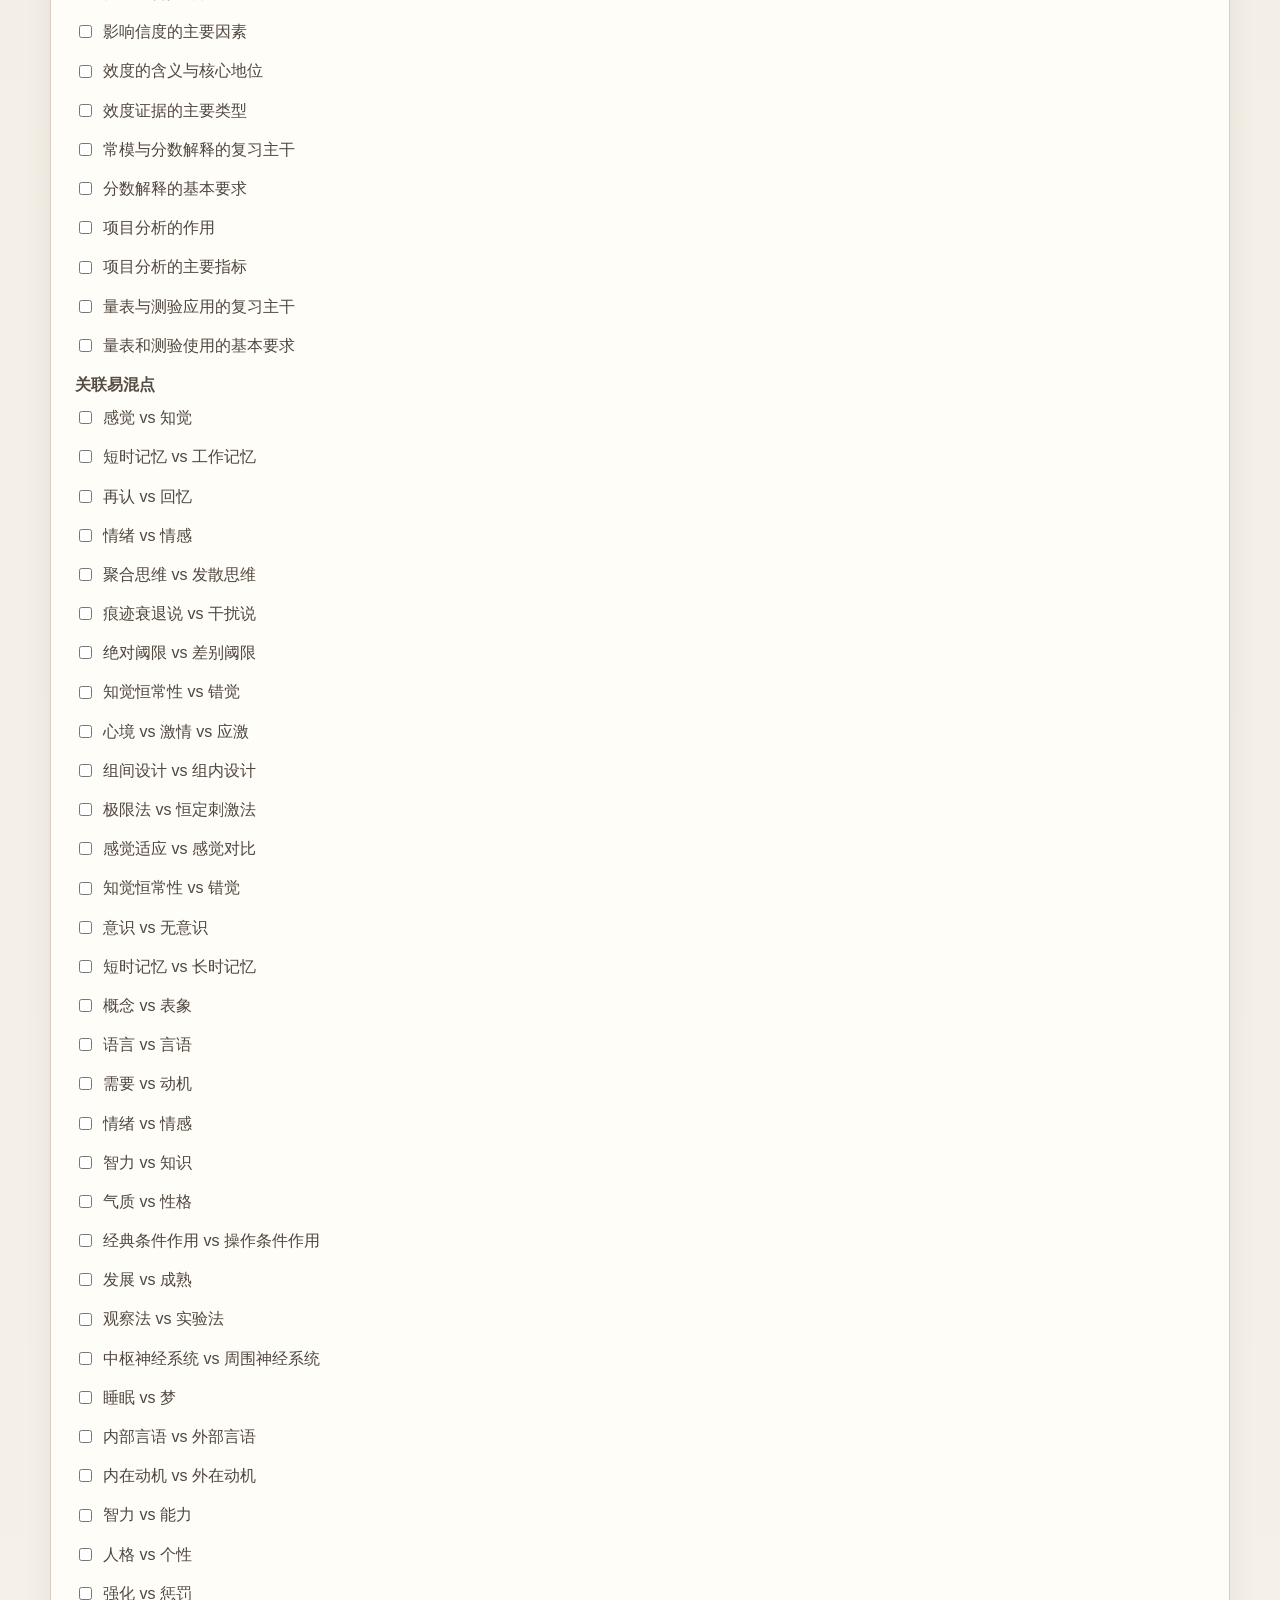
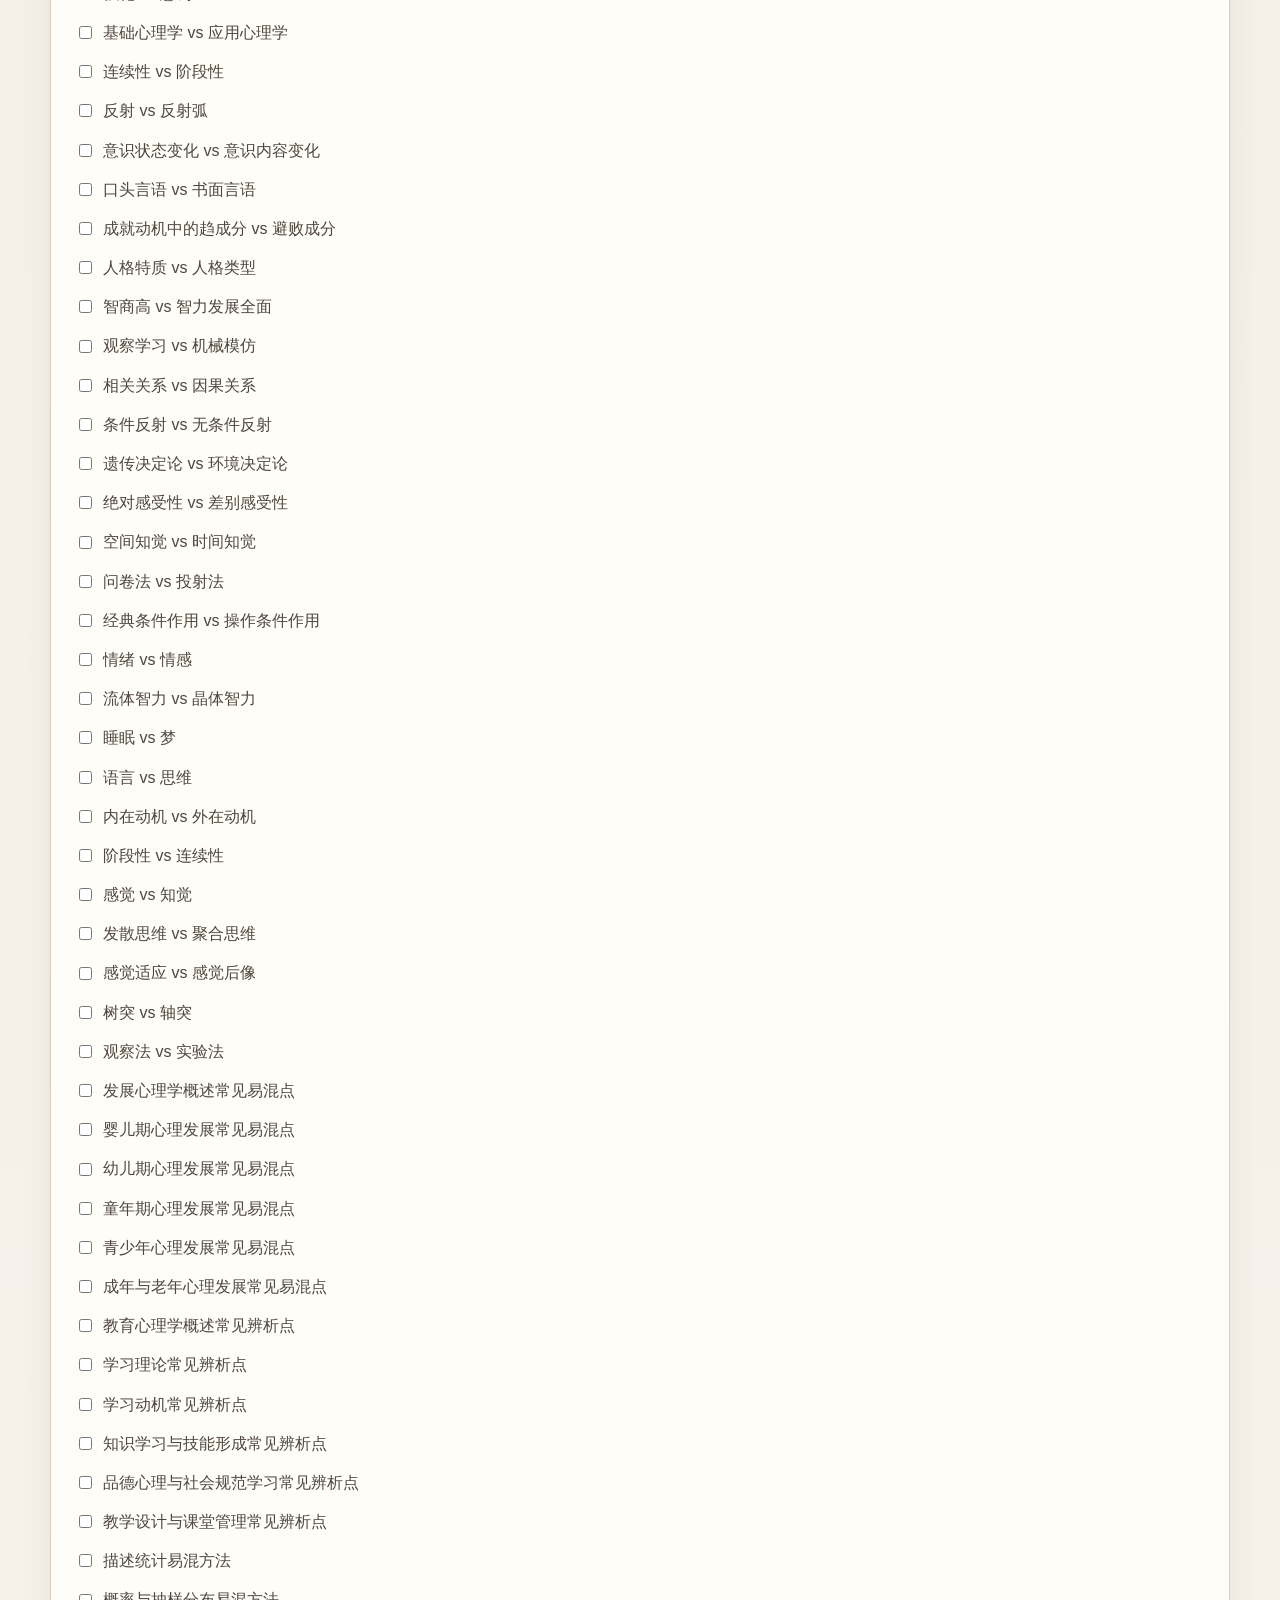
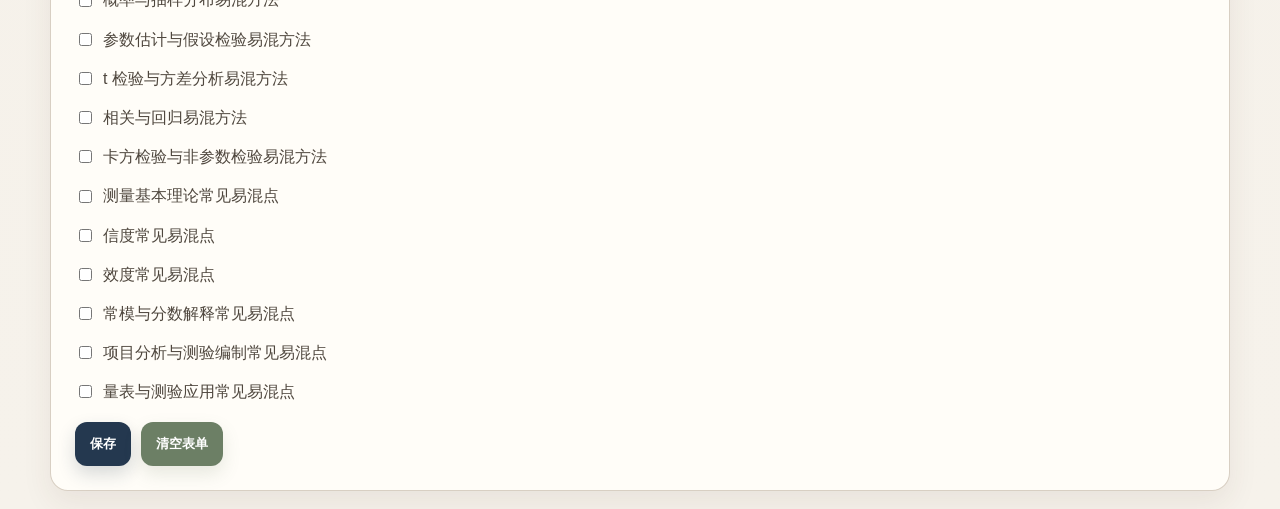
==== commit 8ffbd3e7: "Add files via upload" ====
--- a/webapp/psy-manage.html
+++ b/webapp/psy-manage.html
@@ -68,16 +68,16 @@
       </div>
     </section>
 
-    <section class="card two-col">
-      <div>
+    <section class="card manage-layout">
+      <div class="manage-editor">
         <div class="section-head"><div><div class="eyebrow">Editor</div><h3 id="manageEditorTitle">新增题目</h3></div></div>
-        <form class="form-grid" id="manageForm"></form>
+        <form class="manage-form-grid" id="manageForm"></form>
         <div class="cta-row" style="margin-top:16px;">
           <button class="cta primary" id="saveManageBtn">保存</button>
           <button class="cta secondary" id="clearManageBtn">清空表单</button>
         </div>
       </div>
-      <div>
+      <div class="manage-list-panel">
         <div class="section-head"><div><div class="eyebrow">List</div><h3>当前数据</h3></div></div>
         <div class="stack" id="manageList"></div>
       </div>
--- a/webapp/psy.css
+++ b/webapp/psy.css
@@ -131,6 +131,13 @@
 .form-grid { grid-template-columns: repeat(auto-fit, minmax(220px, 1fr)); }
 .two-col { display: grid; grid-template-columns: 1.15fr .85fr; gap: 16px; }
 .dashboard-grid { display: grid; grid-template-columns: 1.1fr .9fr; gap: 16px; }
+.manage-layout { display: grid; grid-template-columns: minmax(0, 1.15fr) minmax(340px, .85fr); gap: 16px; align-items: start; }
+.manage-editor { position: sticky; top: 16px; }
+.manage-form-grid { display: grid; grid-template-columns: repeat(auto-fit, minmax(220px, 1fr)); gap: 12px; }
+.manage-form-grid label { align-self: start; }
+.manage-form-grid textarea { min-height: 110px; }
+.manage-list-panel { max-height: 78vh; overflow: auto; }
+.manage-list-panel .note-card { margin-bottom: 10px; }
 .stat, .subject-card, .chapter-item, .note-card, .question-card, .dashboard-card {
   background: var(--panel);
   border: 1px solid var(--line);
@@ -316,8 +323,205 @@
   font-weight: 500;
   color: #4f473e;
 }
+.paper-answer-input {
+  width: 100%;
+  min-height: 140px;
+  border: 1px solid rgba(15, 23, 42, 0.12);
+  border-radius: 12px;
+  padding: 12px 14px;
+  font: inherit;
+  line-height: 1.7;
+  color: var(--text);
+  background: #fff;
+  resize: vertical;
+  box-sizing: border-box;
+}
+.paper-answer-input:focus {
+  outline: none;
+  border-color: rgba(29, 78, 216, 0.5);
+  box-shadow: 0 0 0 3px rgba(29, 78, 216, 0.12);
+}
+.chapter-answer-input {
+  background: linear-gradient(180deg, #fff 0%, #f8fbff 100%);
+}
+.training-result-card,
+.paper-session-summary {
+  display: grid;
+  grid-template-columns: repeat(auto-fit, minmax(140px, 1fr));
+  gap: 10px;
+  padding: 14px 16px;
+  margin-bottom: 14px;
+  border-radius: 14px;
+  border: 1px solid #ddd2c1;
+  background: linear-gradient(180deg, rgba(255,253,248,.98) 0%, rgba(246,240,231,.9) 100%);
+}
+.training-result-card.submitted,
+.paper-session-summary.submitted {
+  border-color: #d7c58d;
+  background: linear-gradient(180deg, rgba(250,245,230,.98) 0%, rgba(243,236,214,.92) 100%);
+}
+.paper-session-stat {
+  color: #4d453a;
+  font-size: 14px;
+}
+.paper-session-note {
+  grid-column: 1 / -1;
+  color: #6a5f53;
+  font-size: 13px;
+}
+.paper-reviewed-card {
+  box-shadow: 0 10px 24px rgba(73, 56, 40, 0.06);
+}
+.paper-reviewed-card {
+  border-color: #d8cdbd;
+}
+.paper-advice-block,
+.paper-nav-block {
+  display: grid;
+  gap: 12px;
+  margin-bottom: 14px;
+  padding: 14px 16px;
+  border-radius: 14px;
+  border: 1px solid #ddd2c1;
+  background: linear-gradient(180deg, rgba(255,253,248,.98) 0%, rgba(246,240,231,.9) 100%);
+}
+.paper-advice-grid {
+  display: grid;
+  grid-template-columns: repeat(auto-fit, minmax(220px, 1fr));
+  gap: 10px;
+}
+.paper-advice-card {
+  display: grid;
+  gap: 8px;
+  padding: 12px 14px;
+  border-radius: 12px;
+  border: 1px solid #e1d6c7;
+  background: #fcf8f2;
+}
+#paperHistoryActions {
+  display: grid;
+  gap: 12px;
+}
+.paper-advice-value {
+  font-size: 24px;
+  font-weight: 800;
+  color: var(--primary);
+}
+.paper-nav-head {
+  display: flex;
+  justify-content: space-between;
+  gap: 12px;
+  align-items: start;
+}
+.paper-nav-grid {
+  display: grid;
+  grid-template-columns: repeat(auto-fit, minmax(44px, 44px));
+  gap: 8px;
+}
+.paper-nav-item {
+  width: 44px;
+  height: 44px;
+  border-radius: 12px;
+  border: 1px solid #ddd0bc;
+  background: #f3ece0;
+  color: #5c5247;
+  font-weight: 800;
+  cursor: pointer;
+}
+.paper-nav-item.answered {
+  background: #efe3bb;
+  color: var(--primary);
+  border-color: #d7c58d;
+}
+.paper-nav-item.empty {
+  background: #f3ece0;
+  color: #7b7064;
+}
+.paper-nav-item.correct {
+  background: #dfead7;
+  color: #2f5a32;
+  border-color: #bdd0b5;
+}
+.paper-nav-item.wrong {
+  background: #f3ddd8;
+  color: #8c4d46;
+  border-color: #dfbbb4;
+}
+.paper-review-grid {
+  display: grid;
+  grid-template-columns: repeat(auto-fit, minmax(220px, 1fr));
+  gap: 10px;
+}
+.paper-review-block {
+  display: grid;
+  gap: 8px;
+  padding: 12px 14px;
+  border-radius: 12px;
+  border: 1px solid #e1d6c7;
+  background: #fcf8f2;
+}
+.paper-review-block.history-compare-block {
+  border-color: #d8c694;
+  background: linear-gradient(180deg, rgba(251,246,231,.98) 0%, rgba(245,238,214,.94) 100%);
+}
+.paper-review-block.history-answer-block {
+  border-color: #d7d9e6;
+  background: linear-gradient(180deg, rgba(248,249,253,.98) 0%, rgba(240,242,248,.94) 100%);
+}
+.training-result-card .training-result-title {
+  grid-column: 1 / -1;
+  font-weight: 800;
+  color: #473d34;
+}
+.training-result-card .training-result-note {
+  grid-column: 1 / -1;
+  color: #6a5f53;
+  font-size: 13px;
+}
+.coverage-list {
+  display: grid;
+  gap: 8px;
+}
+.coverage-item {
+  display: flex;
+  gap: 8px;
+  align-items: start;
+  padding: 8px 10px;
+  border-radius: 10px;
+}
+.coverage-item.matched {
+  background: rgba(223, 234, 215, 0.8);
+  color: #305834;
+}
+.coverage-item.missing {
+  background: rgba(243, 233, 220, 0.85);
+  color: #7a6551;
+}
+.coverage-icon {
+  font-weight: 800;
+  min-width: 18px;
+}
+.focus-note-card,
+.confusion-note-card {
+  gap: 12px;
+}
+.focus-summary {
+  color: #3f3a33;
+  line-height: 1.85;
+  font-size: 14px;
+}
+.confusion-note-card .relation-group,
+.focus-note-card .relation-group {
+  margin-top: 4px;
+}
+.confusion-note-card .bullet-list,
+.focus-note-card .bullet-list {
+  margin-top: 8px;
+}
 @media (max-width: 860px) {
-  .hero, .two-col, .dashboard-grid { grid-template-columns: 1fr; }
+  .hero, .two-col, .dashboard-grid, .manage-layout { grid-template-columns: 1fr; }
+  .manage-editor { position: static; }
+  .manage-list-panel { max-height: none; overflow: visible; }
 }
 @media (max-width: 720px) {
   body { padding: 12px; }
